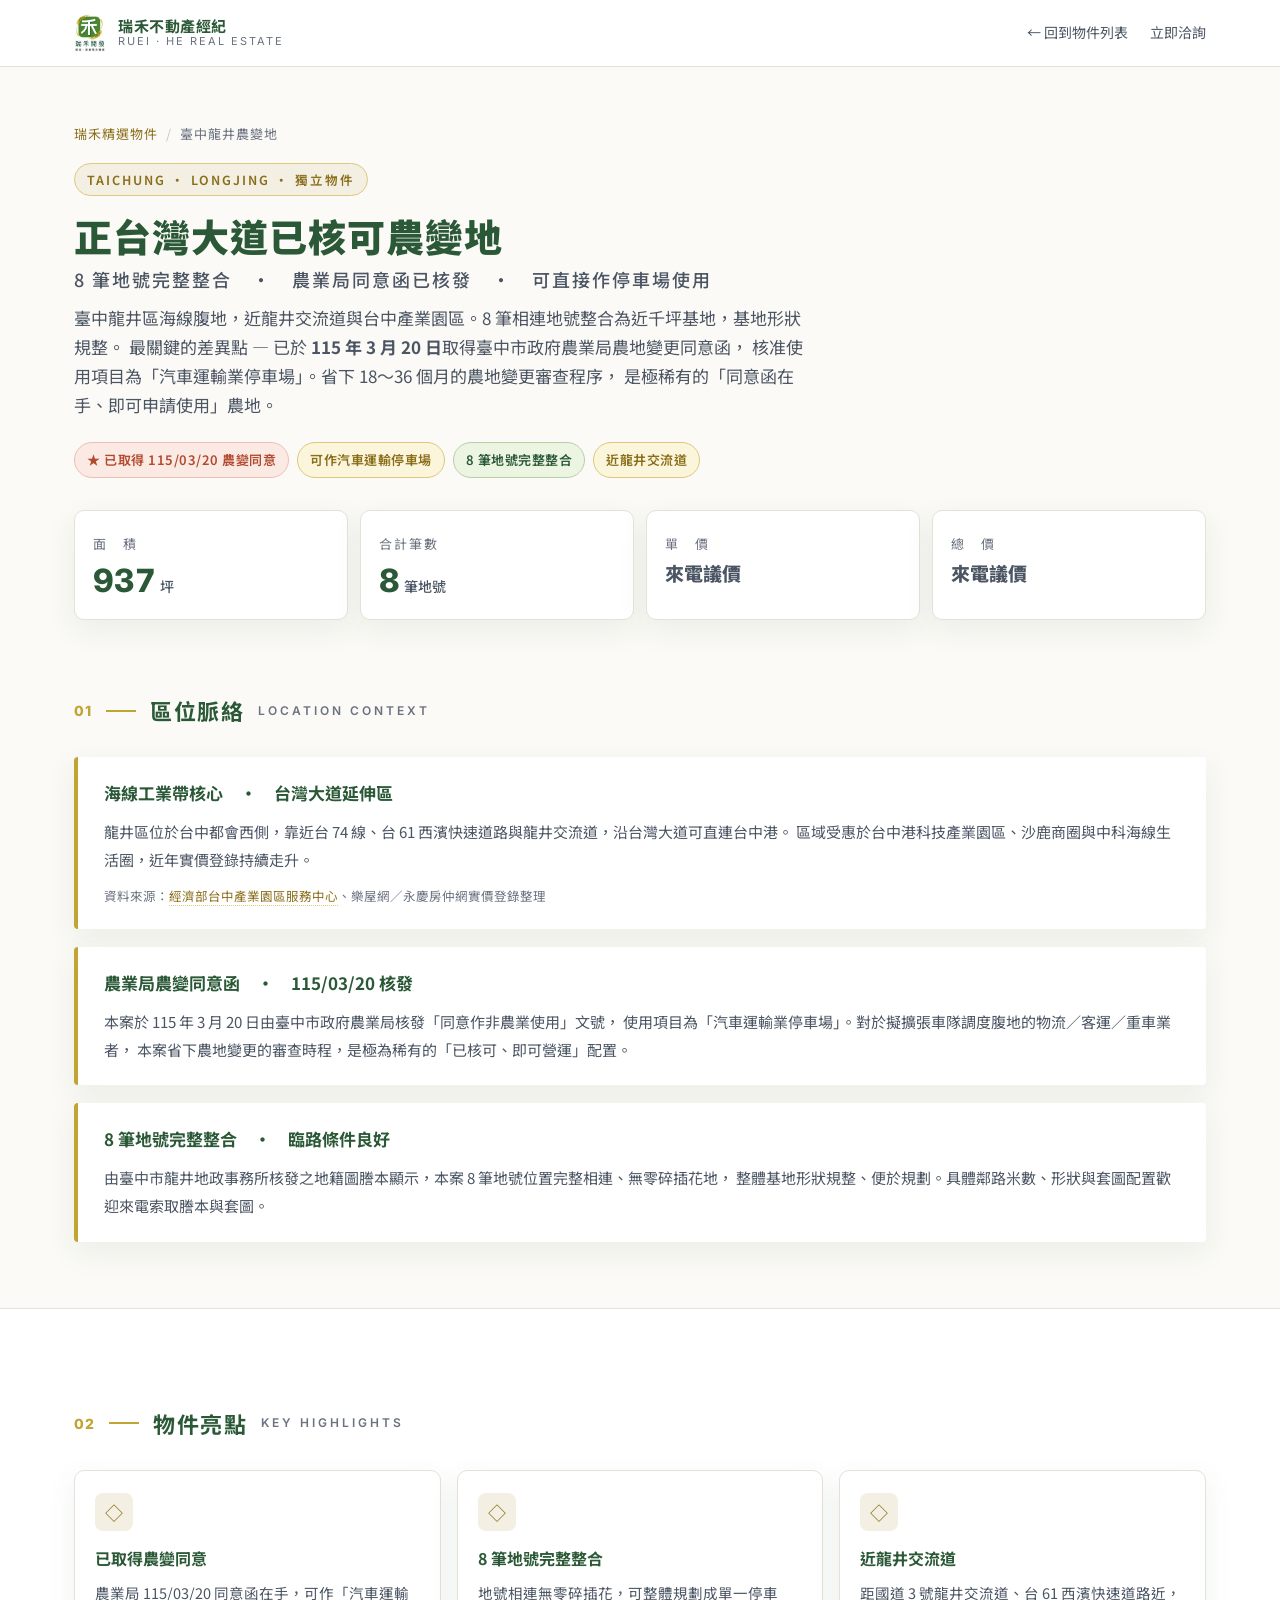
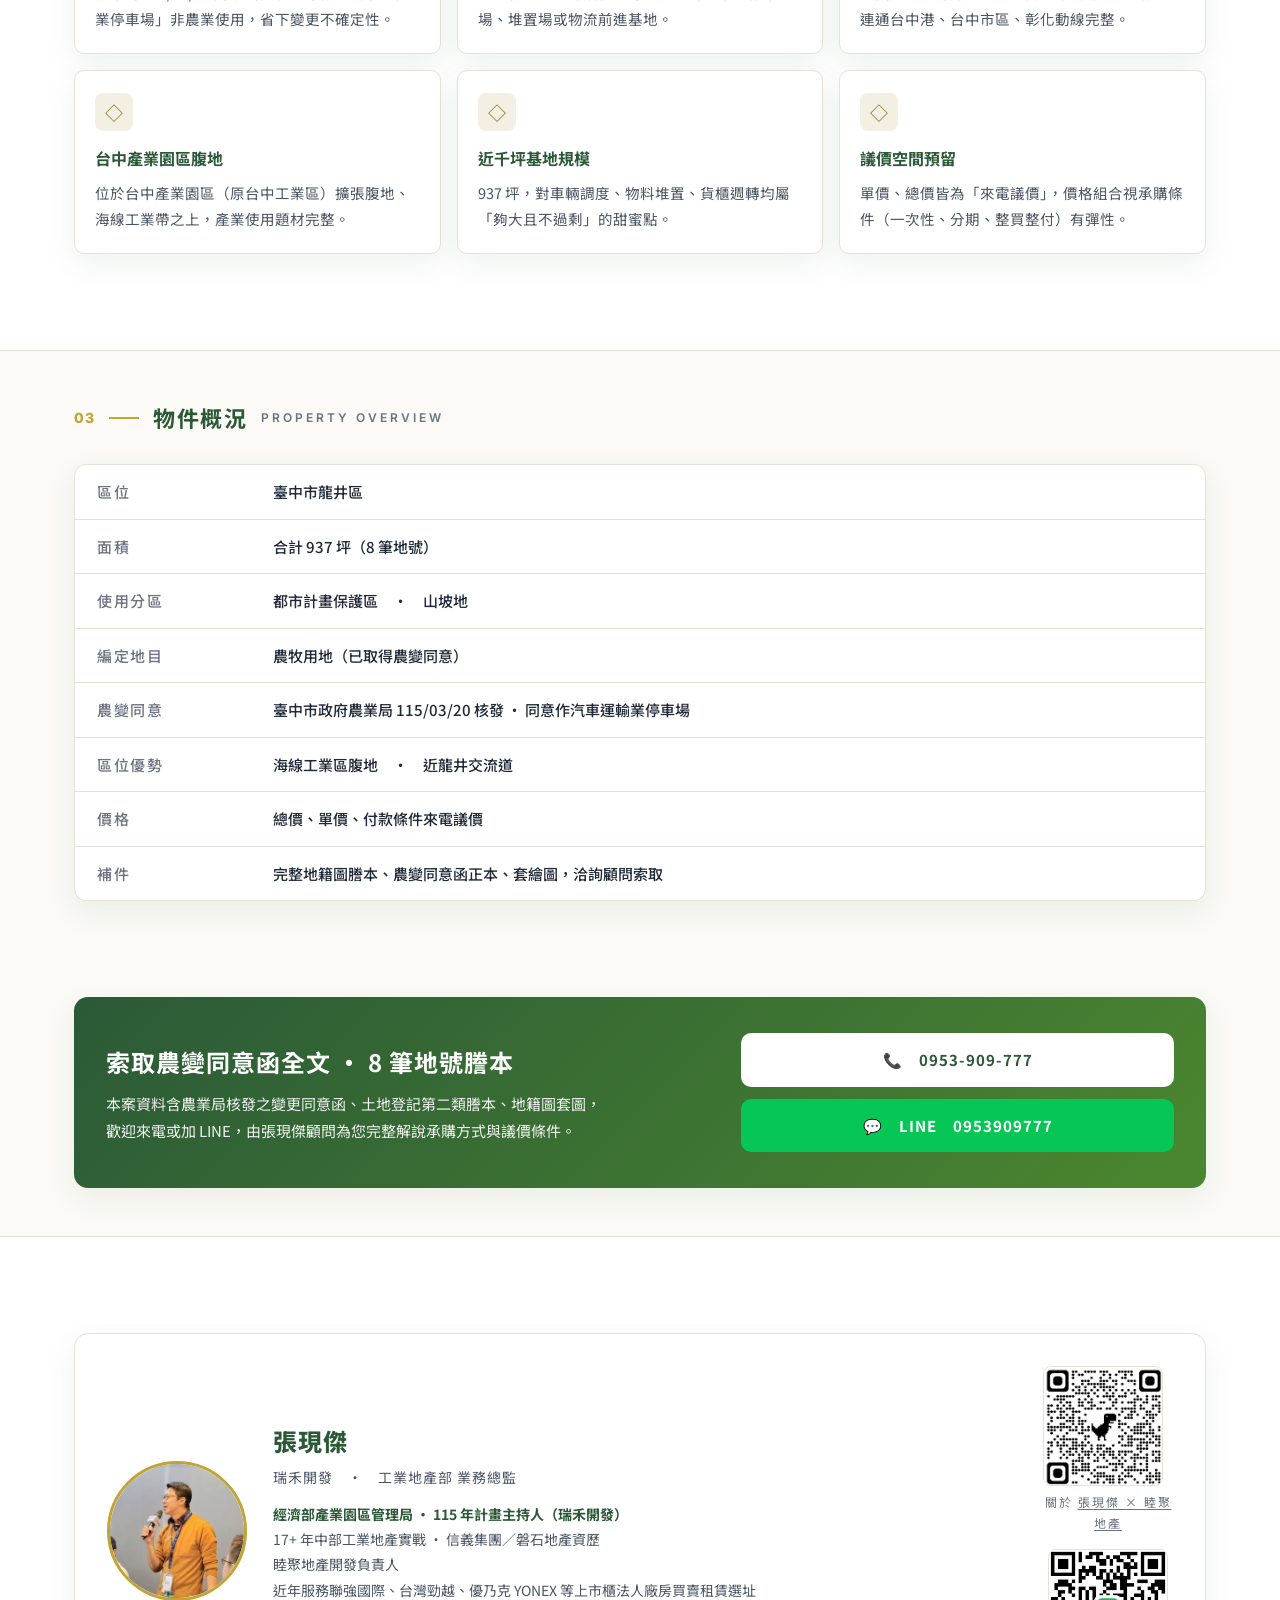
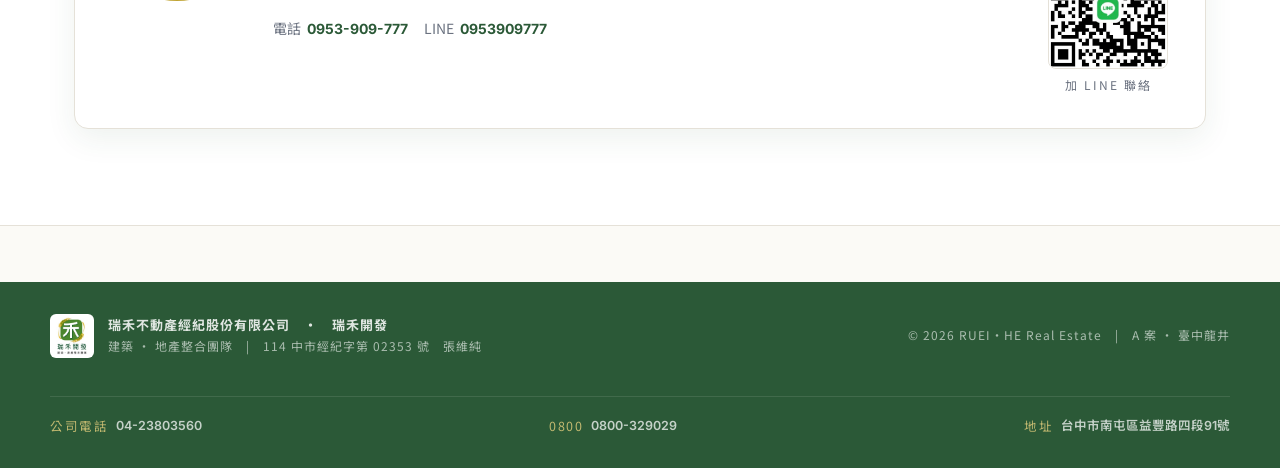
==== a-longjing.html @ 090492fe "update about QR: new image + label with link to contact page Co-Authored-By: Claude Sonnet 4.6 <nore" ====
﻿<!doctype html>
<html lang="zh-Hant">
<head>
<meta charset="utf-8">
<meta name="viewport" content="width=device-width, initial-scale=1">
<title>臺中龍井 · 正台灣大道已核可農變地｜瑞禾不動產</title>
<meta name="description" content="A 案：臺中市龍井區 8 筆地號完整整合農地共 937 坪，已取得 115/03/20 農業局農變同意函，可作汽車運輸停車場使用。近龍井交流道與台中產業園區。">
<link rel="preconnect" href="https://fonts.googleapis.com">
<link rel="preconnect" href="https://fonts.gstatic.com" crossorigin>
<link href="https://fonts.googleapis.com/css2?family=Noto+Sans+TC:wght@400;500;600;700;900&family=Inter:wght@500;600;700;900&display=swap" rel="stylesheet">
<link rel="stylesheet" href="assets/style.css">
</head>
<body>

<header class="topbar">
  <div class="topbar-inner">
    <a href="index.html" class="brand-mark">
      <img src="assets/ruihe-logo.png" alt="瑞禾不動產">
      <div class="b-text">
        <span class="b-zh">瑞禾不動產經紀</span>
        <span class="b-en">RUEI · HE  REAL  ESTATE</span>
      </div>
    </a>
    <nav class="top-nav">
      <a href="index.html" class="hide-mobile">← 回到物件列表</a>
      <a href="#contact">立即洽詢</a>
    </nav>
  </div>
</header>

<section class="hero">
  <div class="crumb"><a href="index.html">瑞禾精選物件</a><span class="sep">/</span>臺中龍井農變地</div>
  <div class="hero-tag">TAICHUNG · LONGJING · 獨立物件</div>
  <h1>正台灣大道已核可農變地
    <span class="sub">8 筆地號完整整合　·　農業局同意函已核發　·　可直接作停車場使用</span>
  </h1>
  <p class="hero-lede">
    臺中龍井區海線腹地，近龍井交流道與台中產業園區。8 筆相連地號整合為近千坪基地，基地形狀規整。
    最關鍵的差異點 — 已於 <strong>115 年 3 月 20 日</strong>取得臺中市政府農業局農地變更同意函，
    核准使用項目為「汽車運輸業停車場」。省下 18～36 個月的農地變更審查程序，
    是極稀有的「同意函在手、即可申請使用」農地。
  </p>
  <div class="pill-row">
    <span class="pill hot">★ 已取得 115/03/20 農變同意</span>
    <span class="pill gold">可作汽車運輸停車場</span>
    <span class="pill green">8 筆地號完整整合</span>
    <span class="pill gold">近龍井交流道</span>
  </div>
</section>

<div class="kpi-strip">
  <div class="kpi-card"><div class="lbl">面　積</div><div class="v num">937<span class="u">坪</span></div></div>
  <div class="kpi-card"><div class="lbl">合計筆數</div><div class="v num">8<span class="u">筆地號</span></div></div>
  <div class="kpi-card muted"><div class="lbl">單　價</div><div class="v">來電議價</div></div>
  <div class="kpi-card muted price"><div class="lbl">總　價</div><div class="v">來電議價</div></div>
</div>

<!-- 區位脈絡 -->
<section class="section">
  <div class="sec-head">
    <span class="num-tag">01</span>
    <span class="bar"></span>
    <h2>區位脈絡</h2>
    <span class="en">LOCATION  CONTEXT</span>
  </div>

  <div class="ctx-block">
    <h3>海線工業帶核心　·　台灣大道延伸區</h3>
    <p>
      龍井區位於台中都會西側，靠近台 74 線、台 61 西濱快速道路與龍井交流道，沿台灣大道可直連台中港。
      區域受惠於台中港科技產業園區、沙鹿商圈與中科海線生活圈，近年實價登錄持續走升。
    </p>
    <p class="source">資料來源：<a href="https://www.bip.gov.tw/iphw/taichung/index.do?id=10" target="_blank">經濟部台中產業園區服務中心</a>、樂屋網／永慶房仲網實價登錄整理</p>
  </div>

  <div class="ctx-block">
    <h3>農業局農變同意函　·　115/03/20 核發</h3>
    <p>
      本案於 115 年 3 月 20 日由臺中市政府農業局核發「同意作非農業使用」文號，
      使用項目為「汽車運輸業停車場」。對於擬擴張車隊調度腹地的物流／客運／重車業者，
      本案省下農地變更的審查時程，是極為稀有的「已核可、即可營運」配置。
    </p>
  </div>

  <div class="ctx-block">
    <h3>8 筆地號完整整合　·　臨路條件良好</h3>
    <p>
      由臺中市龍井地政事務所核發之地籍圖謄本顯示，本案 8 筆地號位置完整相連、無零碎插花地，
      整體基地形狀規整、便於規劃。具體鄰路米數、形狀與套圖配置歡迎來電索取謄本與套圖。
    </p>
  </div>
</section>

<!-- 物件亮點 -->
<section class="section alt">
  <div class="inner">
    <div class="sec-head">
      <span class="num-tag">02</span>
      <span class="bar"></span>
      <h2>物件亮點</h2>
      <span class="en">KEY  HIGHLIGHTS</span>
    </div>
    <div class="feature-grid">
      <div class="feat">
        <div class="ic">◇</div>
        <h3>已取得農變同意</h3>
        <p>農業局 115/03/20 同意函在手，可作「汽車運輸業停車場」非農業使用，省下變更不確定性。</p>
      </div>
      <div class="feat">
        <div class="ic">◇</div>
        <h3>8 筆地號完整整合</h3>
        <p>地號相連無零碎插花，可整體規劃成單一停車場、堆置場或物流前進基地。</p>
      </div>
      <div class="feat">
        <div class="ic">◇</div>
        <h3>近龍井交流道</h3>
        <p>距國道 3 號龍井交流道、台 61 西濱快速道路近，連通台中港、台中市區、彰化動線完整。</p>
      </div>
      <div class="feat">
        <div class="ic">◇</div>
        <h3>台中產業園區腹地</h3>
        <p>位於台中產業園區（原台中工業區）擴張腹地、海線工業帶之上，產業使用題材完整。</p>
      </div>
      <div class="feat">
        <div class="ic">◇</div>
        <h3>近千坪基地規模</h3>
        <p>937 坪，對車輛調度、物料堆置、貨櫃週轉均屬「夠大且不過剩」的甜蜜點。</p>
      </div>
      <div class="feat">
        <div class="ic">◇</div>
        <h3>議價空間預留</h3>
        <p>單價、總價皆為「來電議價」，價格組合視承購條件（一次性、分期、整買整付）有彈性。</p>
      </div>
    </div>
  </div>
</section>

<!-- 概況 -->
<section class="section">
  <div class="sec-head">
    <span class="num-tag">03</span>
    <span class="bar"></span>
    <h2>物件概況</h2>
    <span class="en">PROPERTY  OVERVIEW</span>
  </div>
  <div class="overview">
    <div class="row"><div class="k">區位</div><div class="v">臺中市龍井區</div></div>
    <div class="row"><div class="k">面積</div><div class="v">合計 937 坪（8 筆地號）</div></div>
    <div class="row"><div class="k">使用分區</div><div class="v">都市計畫保護區　·　山坡地</div></div>
    <div class="row"><div class="k">編定地目</div><div class="v">農牧用地（已取得農變同意）</div></div>
    <div class="row"><div class="k">農變同意</div><div class="v">臺中市政府農業局 115/03/20 核發 · 同意作汽車運輸業停車場</div></div>
    <div class="row"><div class="k">區位優勢</div><div class="v">海線工業區腹地　·　近龍井交流道</div></div>
    <div class="row"><div class="k">價格</div><div class="v">總價、單價、付款條件來電議價</div></div>
    <div class="row"><div class="k">補件</div><div class="v">完整地籍圖謄本、農變同意函正本、套繪圖，洽詢顧問索取</div></div>
  </div>
</section>

<!-- CTA -->
<section class="section">
  <div class="cta-banner" id="contact">
    <div>
      <h3>索取農變同意函全文 · 8 筆地號謄本</h3>
      <p>本案資料含農業局核發之變更同意函、土地登記第二類謄本、地籍圖套圖，<br>歡迎來電或加 LINE，由張現傑顧問為您完整解說承購方式與議價條件。</p>
    </div>
    <div class="btns">
      <a class="btn" href="tel:0953909777">📞　0953-909-777</a>
      <a class="btn line" href="https://line.me/ti/p/~0953909777">💬　LINE　0953909777</a>
    </div>
  </div>
</section>

<!-- Agent -->
<section class="section alt">
  <div class="inner">
    <div class="agent-card">
      <div class="photo"><img src="assets/profile.jpg" alt="張現傑"></div>
      <div class="info">
        <div class="nm">張現傑</div>
        <div class="ti">瑞禾開發　·　工業地產部 業務總監</div>
        <div class="bio">
          <strong>經濟部產業園區管理局 · 115 年計畫主持人（瑞禾開發）</strong><br>
          17+ 年中部工業地產實戰 · 信義集團／磐石地產資歷<br>
          睦聚地產開發負責人<br>
          近年服務聯強國際、台灣勁越、優乃克 YONEX 等上市櫃法人廠房買賣租賃選址
        </div>
        <div class="contacts">
          <div class="c"><span class="k">電話</span><span class="v">0953-909-777</span></div>
          <div class="c"><span class="k">LINE</span><span class="v">0953909777</span></div>
        </div>
      </div>
      <div class="qr-group">
        <div class="qr">
          <img src="assets/about-qr.png" alt="關於現傑">
          <div class="qr-lbl">關於 <a href="https://mac2good909777-commits.github.io/contact/" target="_blank" style="color:inherit;text-decoration:underline;text-underline-offset:2px;">張現傑 × 睦聚地產</a></div>
        </div>
        <div class="qr">
          <img src="assets/line-qr.png" alt="LINE QR Code">
          <div class="qr-lbl">加 LINE 聯絡</div>
        </div>
      </div>
    </div>
  </div>
</section>

<footer class="site-footer">
  <div class="inner">
    <div class="brand">
      <img src="assets/ruihe-logo.png" alt="瑞禾不動產">
      <div>
        <div style="font-weight:700;letter-spacing:1px;">瑞禾不動產經紀股份有限公司　·　瑞禾開發</div>
        <div class="legal">建築 · 地產整合團隊　|　114 中市經紀字第 02353 號　張維純</div>
      </div>
    </div>
    <div class="legal">© 2026 RUEI·HE Real Estate　|　A 案 · 臺中龍井</div>
    <div class="co-block">
      <div class="co-item"><span class="k">公司電話</span><span class="v">04-23803560</span></div>
      <div class="co-item"><span class="k">0800</span><span class="v">0800-329029</span></div>
      <div class="co-item"><span class="k">地址</span><span class="v">台中市南屯區益豐路四段91號</span></div>
    </div>
  </div>
</footer>

</body>
</html>
---- assets/style.css ----
/* 瑞禾 2026/05 四案聯合提案 · 一頁式行銷網站樣式
 * Brand: 瑞禾 / 墨綠×暖金×米白
 */

:root {
  --ink-forest: #2B5937;
  --ink-green: #4B872F;
  --ink-gold: #8A6E1A;
  --gold-line: #C0A434;
  --emphasis: #B14A2F;

  --paper: #FFFFFF;
  --paper-soft: #FBFAF6;
  --paper-deep: #F3EFE3;
  --rule: #C8C3B6;
  --rule-soft: #E5E1D8;
  --rule-green: #B8CFA4;
  --rule-gold: #DCC97A;

  --text: #1F2937;
  --text-soft: #4B5563;
  --text-light: #6B7280;

  --shadow-card: 0 10px 30px rgba(43, 89, 55, 0.08);
  --shadow-card-hover: 0 16px 44px rgba(43, 89, 55, 0.15);

  --font-tc: "Noto Sans TC", "PingFang TC", "Microsoft JhengHei", sans-serif;
  --font-num: "Inter", "Noto Sans TC", sans-serif;

  --max-w: 1180px;
}

* { box-sizing: border-box; margin: 0; padding: 0; }

html { scroll-behavior: smooth; }

body {
  font-family: var(--font-tc);
  color: var(--text);
  background: var(--paper-soft);
  font-size: 16px;
  line-height: 1.7;
  -webkit-font-smoothing: antialiased;
}

a { color: inherit; text-decoration: none; }

img { max-width: 100%; display: block; }

.num { font-family: var(--font-num); font-feature-settings: "tnum"; }

/* ========== Top Bar ========== */
.topbar {
  position: sticky;
  top: 0;
  z-index: 50;
  background: rgba(255, 255, 255, 0.92);
  backdrop-filter: blur(8px);
  -webkit-backdrop-filter: blur(8px);
  border-bottom: 1px solid var(--rule-soft);
}
.topbar-inner {
  max-width: var(--max-w);
  margin: 0 auto;
  padding: 14px 24px;
  display: flex;
  align-items: center;
  justify-content: space-between;
  gap: 16px;
}
.brand-mark {
  display: flex;
  align-items: center;
  gap: 12px;
}
.brand-mark img { height: 38px; width: auto; }
.brand-mark .b-text {
  display: flex;
  flex-direction: column;
  line-height: 1.2;
}
.brand-mark .b-zh { font-weight: 700; font-size: 15px; color: var(--ink-forest); letter-spacing: 0.5px; }
.brand-mark .b-en { font-size: 11px; color: var(--text-light); letter-spacing: 2px; font-family: var(--font-num); }
.top-nav {
  display: flex;
  align-items: center;
  gap: 22px;
  font-size: 14px;
  color: var(--text-soft);
}
.top-nav a { padding: 6px 0; transition: color 0.2s; }
.top-nav a:hover { color: var(--ink-forest); }
.top-nav .back {
  border: 1px solid var(--gold-line);
  padding: 7px 14px;
  border-radius: 999px;
  color: var(--ink-gold);
  font-weight: 600;
  font-size: 13px;
}
.top-nav .back:hover { background: var(--gold-line); color: white; }

@media (max-width: 720px) {
  .top-nav { gap: 12px; font-size: 13px; }
  .top-nav .hide-mobile { display: none; }
}

/* ========== Page Hero (sub pages) ========== */
.hero {
  max-width: var(--max-w);
  margin: 0 auto;
  padding: 56px 24px 32px;
}
.crumb {
  font-size: 13px;
  color: var(--text-light);
  letter-spacing: 1px;
  margin-bottom: 18px;
}
.crumb a { color: var(--ink-gold); }
.crumb .sep { margin: 0 8px; color: var(--rule); }

.hero-tag {
  display: inline-block;
  padding: 5px 12px;
  background: var(--paper-deep);
  border: 1px solid var(--rule-gold);
  color: var(--ink-gold);
  font-size: 12.5px;
  font-weight: 600;
  letter-spacing: 2px;
  border-radius: 999px;
  margin-bottom: 16px;
}

.hero h1 {
  font-size: 38px;
  font-weight: 900;
  color: var(--ink-forest);
  line-height: 1.25;
  letter-spacing: 1px;
  margin-bottom: 12px;
}
.hero h1 .sub {
  display: block;
  font-size: 18px;
  font-weight: 500;
  color: var(--text-soft);
  letter-spacing: 2px;
  margin-top: 8px;
}
.hero-lede {
  font-size: 17px;
  color: var(--text-soft);
  max-width: 740px;
  margin-top: 14px;
}

.pill-row {
  margin-top: 22px;
  display: flex;
  flex-wrap: wrap;
  gap: 8px;
}
.pill {
  font-size: 13px;
  padding: 6px 12px;
  border-radius: 999px;
  font-weight: 600;
  letter-spacing: 0.5px;
}
.pill.gold { background: #FBF5DB; color: var(--ink-gold); border: 1px solid var(--rule-gold); }
.pill.green { background: #ECF4E2; color: var(--ink-forest); border: 1px solid var(--rule-green); }
.pill.hot { background: #FBEAE3; color: var(--emphasis); border: 1px solid #ECC0B2; }

/* ========== KPI Strip ========== */
.kpi-strip {
  max-width: var(--max-w);
  margin: 0 auto;
  padding: 0 24px 24px;
  display: grid;
  grid-template-columns: repeat(4, 1fr);
  gap: 12px;
}
.kpi-card {
  background: var(--paper);
  border: 1px solid var(--rule-soft);
  border-radius: 10px;
  padding: 22px 18px;
  box-shadow: var(--shadow-card);
}
.kpi-card .lbl {
  font-size: 13px;
  color: var(--text-light);
  letter-spacing: 2px;
  margin-bottom: 10px;
}
.kpi-card .v {
  font-family: var(--font-num);
  font-weight: 800;
  font-size: 32px;
  color: var(--ink-forest);
  line-height: 1;
}
.kpi-card .v .u {
  font-size: 14px;
  color: var(--text-soft);
  margin-left: 4px;
  font-weight: 500;
}
.kpi-card.price .v { color: var(--emphasis); }
.kpi-card.muted .v { font-size: 19px; color: var(--text-soft); }

@media (max-width: 720px) {
  .kpi-strip { grid-template-columns: repeat(2, 1fr); }
  .kpi-card .v { font-size: 26px; }
  .hero h1 { font-size: 28px; }
}

/* ========== Section ========== */
.section {
  max-width: var(--max-w);
  margin: 0 auto;
  padding: 48px 24px;
}
.section.alt {
  background: var(--paper);
  max-width: 100%;
  border-top: 1px solid var(--rule-soft);
  border-bottom: 1px solid var(--rule-soft);
}
.section.alt > .inner {
  max-width: var(--max-w);
  margin: 0 auto;
  padding: 48px 24px;
}
.sec-head {
  display: flex;
  align-items: center;
  gap: 14px;
  margin-bottom: 28px;
}
.sec-head .num-tag {
  font-family: var(--font-num);
  font-weight: 800;
  color: var(--gold-line);
  font-size: 14px;
  letter-spacing: 1px;
}
.sec-head .bar {
  width: 30px;
  height: 2px;
  background: var(--gold-line);
}
.sec-head h2 {
  font-size: 22px;
  font-weight: 700;
  color: var(--ink-forest);
  letter-spacing: 1.5px;
}
.sec-head .en {
  font-family: var(--font-num);
  font-size: 12px;
  color: var(--text-light);
  letter-spacing: 3px;
  font-weight: 600;
}

/* ========== Feature Cards ========== */
.feature-grid {
  display: grid;
  grid-template-columns: repeat(3, 1fr);
  gap: 16px;
}
.feat {
  background: var(--paper);
  border: 1px solid var(--rule-soft);
  border-radius: 10px;
  padding: 22px 20px;
  box-shadow: var(--shadow-card);
  transition: transform 0.2s, box-shadow 0.2s;
}
.feat:hover { transform: translateY(-2px); box-shadow: var(--shadow-card-hover); }
.feat .ic {
  width: 38px;
  height: 38px;
  background: var(--paper-deep);
  border-radius: 8px;
  display: flex;
  align-items: center;
  justify-content: center;
  font-size: 18px;
  color: var(--ink-gold);
  margin-bottom: 14px;
}
.feat h3 {
  font-size: 16px;
  font-weight: 700;
  color: var(--ink-forest);
  margin-bottom: 8px;
}
.feat p {
  font-size: 14.5px;
  color: var(--text-soft);
  line-height: 1.75;
}
@media (max-width: 900px) { .feature-grid { grid-template-columns: 1fr 1fr; } }
@media (max-width: 600px) { .feature-grid { grid-template-columns: 1fr; } }

/* ========== Context Block ========== */
.ctx-block {
  background: var(--paper);
  border-left: 4px solid var(--gold-line);
  padding: 22px 26px;
  border-radius: 4px;
  box-shadow: var(--shadow-card);
  margin-bottom: 18px;
}
.ctx-block h3 {
  font-size: 17px;
  color: var(--ink-forest);
  margin-bottom: 10px;
  font-weight: 700;
}
.ctx-block p {
  font-size: 15px;
  color: var(--text-soft);
  line-height: 1.85;
}
.ctx-block .source {
  margin-top: 10px;
  font-size: 12.5px;
  color: var(--text-light);
}
.ctx-block .source a { color: var(--ink-gold); border-bottom: 1px dotted var(--rule-gold); }

/* ========== Case Grid (Hub) ========== */
.case-grid {
  display: grid;
  grid-template-columns: repeat(2, 1fr);
  gap: 24px;
}
.case-card {
  background: var(--paper);
  border: 1px solid var(--rule-soft);
  border-radius: 14px;
  overflow: hidden;
  display: flex;
  flex-direction: column;
  transition: transform 0.25s, box-shadow 0.25s;
  box-shadow: var(--shadow-card);
}
.case-card:hover {
  transform: translateY(-4px);
  box-shadow: var(--shadow-card-hover);
}
.case-card .cc-head {
  position: relative;
  height: 180px;
  background: linear-gradient(135deg, var(--ink-forest), var(--ink-green));
  color: white;
  padding: 20px;
  display: flex;
  flex-direction: column;
  justify-content: space-between;
  overflow: hidden;
}
.case-card .cc-head::before {
  content: "";
  position: absolute;
  inset: 0;
  background-image:
    linear-gradient(135deg, rgba(255,255,255,0.05) 0%, transparent 50%, rgba(0,0,0,0.18) 100%);
}
.case-card.case-A .cc-head { background: linear-gradient(135deg, #5a7c4f, #2B5937); }
.case-card.case-B .cc-head { background: linear-gradient(135deg, #c19a3d, #8A6E1A); }
.case-card.case-C .cc-head { background: linear-gradient(135deg, #4f7e6b, #1f5b4b); }
.case-card.case-D .cc-head { background: linear-gradient(135deg, #C0A434, #8A6E1A); }
.case-card .cc-corner {
  position: absolute;
  top: 16px;
  right: 16px;
  width: 36px;
  height: 36px;
  border-radius: 50%;
  background: rgba(255, 255, 255, 0.95);
  color: var(--ink-forest);
  font-family: var(--font-num);
  font-weight: 900;
  font-size: 18px;
  display: flex;
  align-items: center;
  justify-content: center;
}
.case-card .cc-loc {
  font-size: 13px;
  letter-spacing: 3px;
  font-weight: 500;
  opacity: 0.92;
  position: relative;
  z-index: 1;
}
.case-card .cc-title {
  font-size: 22px;
  font-weight: 800;
  letter-spacing: 1px;
  line-height: 1.35;
  position: relative;
  z-index: 1;
}
.case-card .cc-body {
  padding: 22px 22px 26px;
  flex: 1;
  display: flex;
  flex-direction: column;
}
.case-card .cc-meta {
  display: grid;
  grid-template-columns: 1fr 1fr;
  gap: 12px;
  margin-bottom: 18px;
}
.case-card .cc-meta .m {
  border-left: 2px solid var(--rule-gold);
  padding-left: 12px;
}
.case-card .cc-meta .m .k {
  font-size: 11.5px;
  color: var(--text-light);
  letter-spacing: 1.5px;
}
.case-card .cc-meta .m .v {
  font-family: var(--font-num);
  font-weight: 700;
  font-size: 17px;
  color: var(--ink-forest);
  margin-top: 2px;
}
.case-card .cc-meta .m.price .v { color: var(--emphasis); }
.case-card .cc-tags {
  display: flex;
  flex-wrap: wrap;
  gap: 6px;
  margin-bottom: 18px;
}
.case-card .cc-cta {
  margin-top: auto;
  background: var(--ink-forest);
  color: white;
  text-align: center;
  padding: 12px;
  border-radius: 8px;
  font-weight: 600;
  font-size: 14.5px;
  letter-spacing: 2px;
  transition: background 0.2s;
}
.case-card .cc-cta:hover { background: var(--ink-green); }
.case-card .cc-cta::after { content: " →"; }

@media (max-width: 720px) {
  .case-grid { grid-template-columns: 1fr; }
}

/* ========== Why-now / Strategy bullets ========== */
.bullet-list {
  display: grid;
  gap: 14px;
}
.bullet-list .row {
  display: flex;
  gap: 14px;
  background: var(--paper);
  padding: 18px 20px;
  border-radius: 10px;
  border: 1px solid var(--rule-soft);
}
.bullet-list .row .ic {
  flex-shrink: 0;
  width: 28px;
  height: 28px;
  border-radius: 50%;
  background: var(--ink-forest);
  color: white;
  display: flex;
  align-items: center;
  justify-content: center;
  font-family: var(--font-num);
  font-weight: 700;
  font-size: 13px;
}
.bullet-list .row .txt h4 {
  font-size: 16px;
  color: var(--ink-forest);
  margin-bottom: 4px;
}
.bullet-list .row .txt p {
  font-size: 14.5px;
  color: var(--text-soft);
  line-height: 1.75;
}

/* ========== Overview rows (條列概況) ========== */
.overview {
  background: var(--paper);
  border: 1px solid var(--rule-soft);
  border-radius: 12px;
  overflow: hidden;
  box-shadow: var(--shadow-card);
}
.overview .row {
  display: grid;
  grid-template-columns: 160px 1fr;
  padding: 14px 22px;
  gap: 16px;
  border-bottom: 1px solid var(--rule-soft);
  font-size: 15px;
}
.overview .row:last-child { border-bottom: none; }
.overview .row .k {
  color: var(--text-light);
  letter-spacing: 1.5px;
  font-weight: 500;
}
.overview .row .v {
  color: var(--text);
  font-weight: 500;
}
@media (max-width: 600px) {
  .overview .row { grid-template-columns: 1fr; gap: 4px; padding: 12px 16px; }
}

/* ========== CTA Banner ========== */
.cta-banner {
  background: linear-gradient(135deg, var(--ink-forest), var(--ink-green));
  color: white;
  border-radius: 14px;
  padding: 36px 32px;
  display: grid;
  grid-template-columns: 1.4fr 1fr;
  gap: 30px;
  align-items: center;
  box-shadow: var(--shadow-card);
}
.cta-banner h3 {
  font-size: 24px;
  margin-bottom: 8px;
  letter-spacing: 1px;
}
.cta-banner p {
  opacity: 0.92;
  font-size: 15px;
  line-height: 1.8;
}
.cta-banner .btns {
  display: flex;
  flex-direction: column;
  gap: 12px;
}
.cta-banner .btn {
  background: white;
  color: var(--ink-forest);
  padding: 14px 22px;
  border-radius: 10px;
  font-weight: 700;
  letter-spacing: 1px;
  display: flex;
  align-items: center;
  justify-content: center;
  gap: 8px;
  font-size: 15px;
  transition: transform 0.2s;
}
.cta-banner .btn:hover { transform: translateY(-2px); }
.cta-banner .btn.line {
  background: #06C755;
  color: white;
}
@media (max-width: 720px) {
  .cta-banner { grid-template-columns: 1fr; padding: 28px 22px; }
}

/* ========== Agent Card ========== */
.agent-card {
  background: var(--paper);
  border: 1px solid var(--rule-soft);
  border-radius: 14px;
  padding: 32px;
  display: grid;
  grid-template-columns: 140px 1fr 130px;
  gap: 26px;
  align-items: center;
  box-shadow: var(--shadow-card);
}
.agent-card .photo img {
  width: 140px;
  height: 140px;
  border-radius: 50%;
  object-fit: cover;
  border: 3px solid var(--gold-line);
}
.agent-card .info .nm {
  font-size: 24px;
  font-weight: 800;
  color: var(--ink-forest);
  letter-spacing: 1px;
}
.agent-card .info .ti {
  color: var(--text-soft);
  font-size: 14px;
  margin-top: 4px;
  letter-spacing: 1px;
}
.agent-card .info .bio {
  margin-top: 12px;
  font-size: 14px;
  color: var(--text-soft);
  line-height: 1.8;
}
.agent-card .info .bio strong {
  color: var(--ink-forest);
}
.agent-card .info .contacts {
  margin-top: 14px;
  display: flex;
  flex-wrap: wrap;
  gap: 16px;
  font-size: 14px;
}
.agent-card .info .contacts .c {
  display: flex;
  gap: 6px;
  align-items: center;
}
.agent-card .info .contacts .c .k { color: var(--text-light); }
.agent-card .info .contacts .c .v { font-weight: 700; color: var(--ink-forest); font-family: var(--font-num); }
.agent-card .qr-group {
  display: flex;
  flex-direction: column;
  gap: 16px;
  align-items: center;
}
.agent-card .qr {
  text-align: center;
}
.agent-card .qr img {
  width: 120px;
  height: 120px;
  border: 1px solid var(--rule-soft);
  border-radius: 8px;
}
.agent-card .qr .qr-lbl {
  font-size: 12px;
  color: var(--text-light);
  margin-top: 6px;
  letter-spacing: 2px;
}
@media (max-width: 720px) {
  .agent-card {
    grid-template-columns: 1fr;
    text-align: center;
    padding: 26px 20px;
  }
  .agent-card .photo img { margin: 0 auto; width: 110px; height: 110px; }
  .agent-card .info .contacts { justify-content: center; }
  .agent-card .qr-group { flex-direction: row; justify-content: center; flex-wrap: wrap; }
}

/* ========== Footer ========== */
.site-footer {
  background: var(--ink-forest);
  color: rgba(255, 255, 255, 0.85);
  padding: 32px 24px;
  margin-top: 56px;
}
.site-footer .inner {
  max-width: var(--max-w);
  margin: 0 auto;
  display: flex;
  flex-wrap: wrap;
  justify-content: space-between;
  align-items: center;
  gap: 20px;
  font-size: 13px;
}
.site-footer .brand {
  display: flex;
  align-items: center;
  gap: 14px;
}
.site-footer .brand img {
  height: 44px;
  width: auto;
  background: #fff;
  border-radius: 6px;
  padding: 3px 6px;
}
.site-footer .legal {
  font-size: 12px;
  opacity: 0.7;
  letter-spacing: 1px;
}

/* ========== Hub Hero ========== */
.hub-hero {
  position: relative;
  background: linear-gradient(135deg, var(--ink-forest), #173d23);
  color: white;
  padding: 80px 24px 100px;
  overflow: hidden;
}
.hub-hero::before {
  content: "";
  position: absolute;
  inset: 0;
  background:
    radial-gradient(circle at 75% 30%, rgba(192,164,52,0.18) 0%, transparent 50%),
    radial-gradient(circle at 15% 80%, rgba(75,135,47,0.25) 0%, transparent 55%);
}
.hub-hero .inner {
  max-width: var(--max-w);
  margin: 0 auto;
  position: relative;
}
.hub-hero .tag {
  font-size: 12.5px;
  color: var(--rule-gold);
  letter-spacing: 4px;
  font-family: var(--font-num);
  font-weight: 600;
  margin-bottom: 18px;
}
.hub-hero h1 {
  font-size: 48px;
  font-weight: 900;
  line-height: 1.2;
  letter-spacing: 2px;
  margin-bottom: 18px;
}
.hub-hero h1 .accent { color: var(--rule-gold); }
.hub-hero p.lede {
  font-size: 17px;
  opacity: 0.92;
  max-width: 740px;
  line-height: 1.85;
}
.hub-hero .summary-row {
  margin-top: 36px;
  display: grid;
  grid-template-columns: repeat(4, 1fr);
  gap: 20px;
  max-width: 760px;
}
.hub-hero .sm {
  border-left: 2px solid var(--rule-gold);
  padding-left: 14px;
}
.hub-hero .sm .k {
  font-size: 11.5px;
  color: var(--rule-gold);
  letter-spacing: 2.5px;
}
.hub-hero .sm .v {
  font-family: var(--font-num);
  font-size: 22px;
  font-weight: 800;
  margin-top: 4px;
}
@media (max-width: 720px) {
  .hub-hero { padding: 56px 22px 70px; }
  .hub-hero h1 { font-size: 32px; }
  .hub-hero .summary-row { grid-template-columns: 1fr 1fr; gap: 16px; }
}

/* ========== Print friendly ========== */
@media print {
  .topbar, .cta-banner .btns, .site-footer { display: none; }
}

/* ========== Area Service · Callout Banner (hub→area linkage) ========== */
.area-callout {
  background: linear-gradient(135deg, #5a7c4f 0%, #2B5937 100%);
  color: white;
  padding: 28px 32px;
  border-radius: 14px;
  display: grid;
  grid-template-columns: 1fr auto;
  gap: 24px;
  align-items: center;
  box-shadow: var(--shadow-card);
  position: relative;
  overflow: hidden;
}
.area-callout::before {
  content: "";
  position: absolute;
  inset: 0;
  background-image: radial-gradient(circle at 90% 50%, rgba(192,164,52,0.22), transparent 60%);
  pointer-events: none;
}
.area-callout .tag {
  font-size: 12px;
  color: var(--rule-gold);
  letter-spacing: 3px;
  font-family: var(--font-num);
  font-weight: 700;
  margin-bottom: 8px;
}
.area-callout h3 {
  font-size: 24px;
  font-weight: 800;
  letter-spacing: 1.5px;
  margin-bottom: 8px;
  line-height: 1.3;
}
.area-callout h3 .accent { color: var(--rule-gold); }
.area-callout p {
  font-size: 14.5px;
  opacity: 0.92;
  line-height: 1.7;
  max-width: 580px;
  position: relative;
  z-index: 1;
}
.area-callout .go-btn {
  background: white;
  color: var(--ink-forest);
  padding: 14px 24px;
  border-radius: 10px;
  font-weight: 700;
  letter-spacing: 1px;
  white-space: nowrap;
  position: relative;
  z-index: 1;
  transition: transform 0.2s, box-shadow 0.2s;
}
.area-callout .go-btn:hover {
  transform: translateY(-2px);
  box-shadow: 0 8px 22px rgba(0,0,0,0.18);
}
.area-callout .go-btn::after { content: "  →"; }
@media (max-width: 720px) {
  .area-callout { grid-template-columns: 1fr; padding: 22px 24px; }
  .area-callout h3 { font-size: 20px; }
}

/* ========== Dual Persona Cards (地主 / 買方) ========== */
.persona-grid {
  display: grid;
  grid-template-columns: 1fr 1fr;
  gap: 20px;
}
.persona-card {
  background: var(--paper);
  border: 1px solid var(--rule-soft);
  border-radius: 12px;
  padding: 28px 26px;
  box-shadow: var(--shadow-card);
}
.persona-card.seller { border-top: 4px solid var(--ink-forest); }
.persona-card.buyer { border-top: 4px solid var(--gold-line); }
.persona-card .ptag {
  display: inline-block;
  padding: 4px 12px;
  border-radius: 999px;
  font-size: 12px;
  letter-spacing: 2px;
  font-weight: 700;
  margin-bottom: 14px;
}
.persona-card.seller .ptag {
  background: #ECF4E2;
  color: var(--ink-forest);
}
.persona-card.buyer .ptag {
  background: #FBF5DB;
  color: var(--ink-gold);
}
.persona-card h3 {
  font-size: 20px;
  font-weight: 800;
  color: var(--ink-forest);
  margin-bottom: 14px;
  letter-spacing: 1px;
}
.persona-card ul {
  list-style: none;
  padding: 0;
}
.persona-card li {
  font-size: 15px;
  color: var(--text-soft);
  padding: 7px 0;
  padding-left: 22px;
  position: relative;
  line-height: 1.7;
}
.persona-card li::before {
  content: "◆";
  position: absolute;
  left: 0;
  color: var(--gold-line);
  font-size: 10px;
  top: 12px;
}
@media (max-width: 720px) {
  .persona-grid { grid-template-columns: 1fr; }
}

/* ========== DM Gallery ========== */
.dm-gallery {
  display: grid;
  grid-template-columns: repeat(4, 1fr);
  gap: 14px;
}
.dm-gallery a {
  display: block;
  border-radius: 8px;
  overflow: hidden;
  border: 1px solid var(--rule-soft);
  box-shadow: var(--shadow-card);
  transition: transform 0.2s, box-shadow 0.2s;
}
.dm-gallery a:hover {
  transform: translateY(-3px);
  box-shadow: var(--shadow-card-hover);
}
.dm-gallery img {
  width: 100%;
  height: auto;
  display: block;
}
@media (max-width: 900px) { .dm-gallery { grid-template-columns: 1fr 1fr; } }

/* ========== Listing Compare (區域內物件比較) ========== */
.listing-compare {
  display: grid;
  grid-template-columns: 1fr 1fr;
  gap: 22px;
}
.listing-item {
  background: var(--paper);
  border: 1px solid var(--rule-soft);
  border-radius: 12px;
  overflow: hidden;
  box-shadow: var(--shadow-card);
  display: flex;
  flex-direction: column;
}
.listing-item .li-cover {
  position: relative;
  overflow: hidden;
  aspect-ratio: 4/5;
  background: #f5f2e8;
}
.listing-item .li-cover img {
  width: 100%;
  height: 100%;
  object-fit: cover;
  object-position: center;
}
.listing-item .li-body {
  padding: 22px 24px 24px;
}
.listing-item .li-loc {
  font-size: 12px;
  color: var(--text-light);
  letter-spacing: 2.5px;
  margin-bottom: 4px;
}
.listing-item .li-title {
  font-size: 19px;
  font-weight: 800;
  color: var(--ink-forest);
  margin-bottom: 14px;
  letter-spacing: 1px;
}
.listing-item .li-price {
  font-family: var(--font-num);
  font-size: 28px;
  font-weight: 800;
  color: var(--emphasis);
  line-height: 1;
}
.listing-item .li-price .unit {
  font-size: 13px;
  color: var(--text-soft);
  font-weight: 500;
  margin-left: 8px;
}
.listing-item .li-meta {
  margin-top: 14px;
  display: grid;
  gap: 6px;
  font-size: 14px;
  color: var(--text-soft);
}
.listing-item .li-meta .k {
  color: var(--text-light);
  display: inline-block;
  min-width: 64px;
}
.listing-item .li-points {
  margin-top: 14px;
  padding-top: 14px;
  border-top: 1px dashed var(--rule-soft);
  font-size: 13.5px;
  color: var(--text-soft);
  line-height: 1.85;
}
.listing-item .li-points strong {
  color: var(--ink-forest);
}
@media (max-width: 720px) {
  .listing-compare { grid-template-columns: 1fr; }
}

/* ========== Company Block in Footer ========== */
.site-footer .co-block {
  width: 100%;
  margin-top: 18px;
  padding-top: 18px;
  border-top: 1px solid rgba(255,255,255,0.12);
  display: flex;
  flex-wrap: wrap;
  justify-content: space-between;
  gap: 12px 28px;
  font-size: 12.5px;
  opacity: 0.85;
}
.site-footer .co-block .co-item {
  display: flex;
  gap: 8px;
  align-items: center;
}
.site-footer .co-block .co-item .k {
  color: var(--rule-gold);
  letter-spacing: 1.5px;
}
.site-footer .co-block .co-item .v {
  font-family: var(--font-num);
  font-weight: 600;
}

/* ========== Tagline / Manifesto ========== */
.manifesto {
  background: var(--paper);
  border-left: 4px solid var(--gold-line);
  padding: 30px 32px;
  border-radius: 4px;
  box-shadow: var(--shadow-card);
  font-size: 22px;
  font-weight: 700;
  color: var(--ink-forest);
  letter-spacing: 2px;
  line-height: 1.6;
}
.manifesto .accent { color: var(--ink-gold); }
.manifesto .sub {
  display: block;
  font-size: 15px;
  font-weight: 500;
  color: var(--text-soft);
  margin-top: 8px;
  letter-spacing: 1.5px;
}
@media (max-width: 720px) {
  .manifesto { font-size: 18px; padding: 22px 22px; }
}
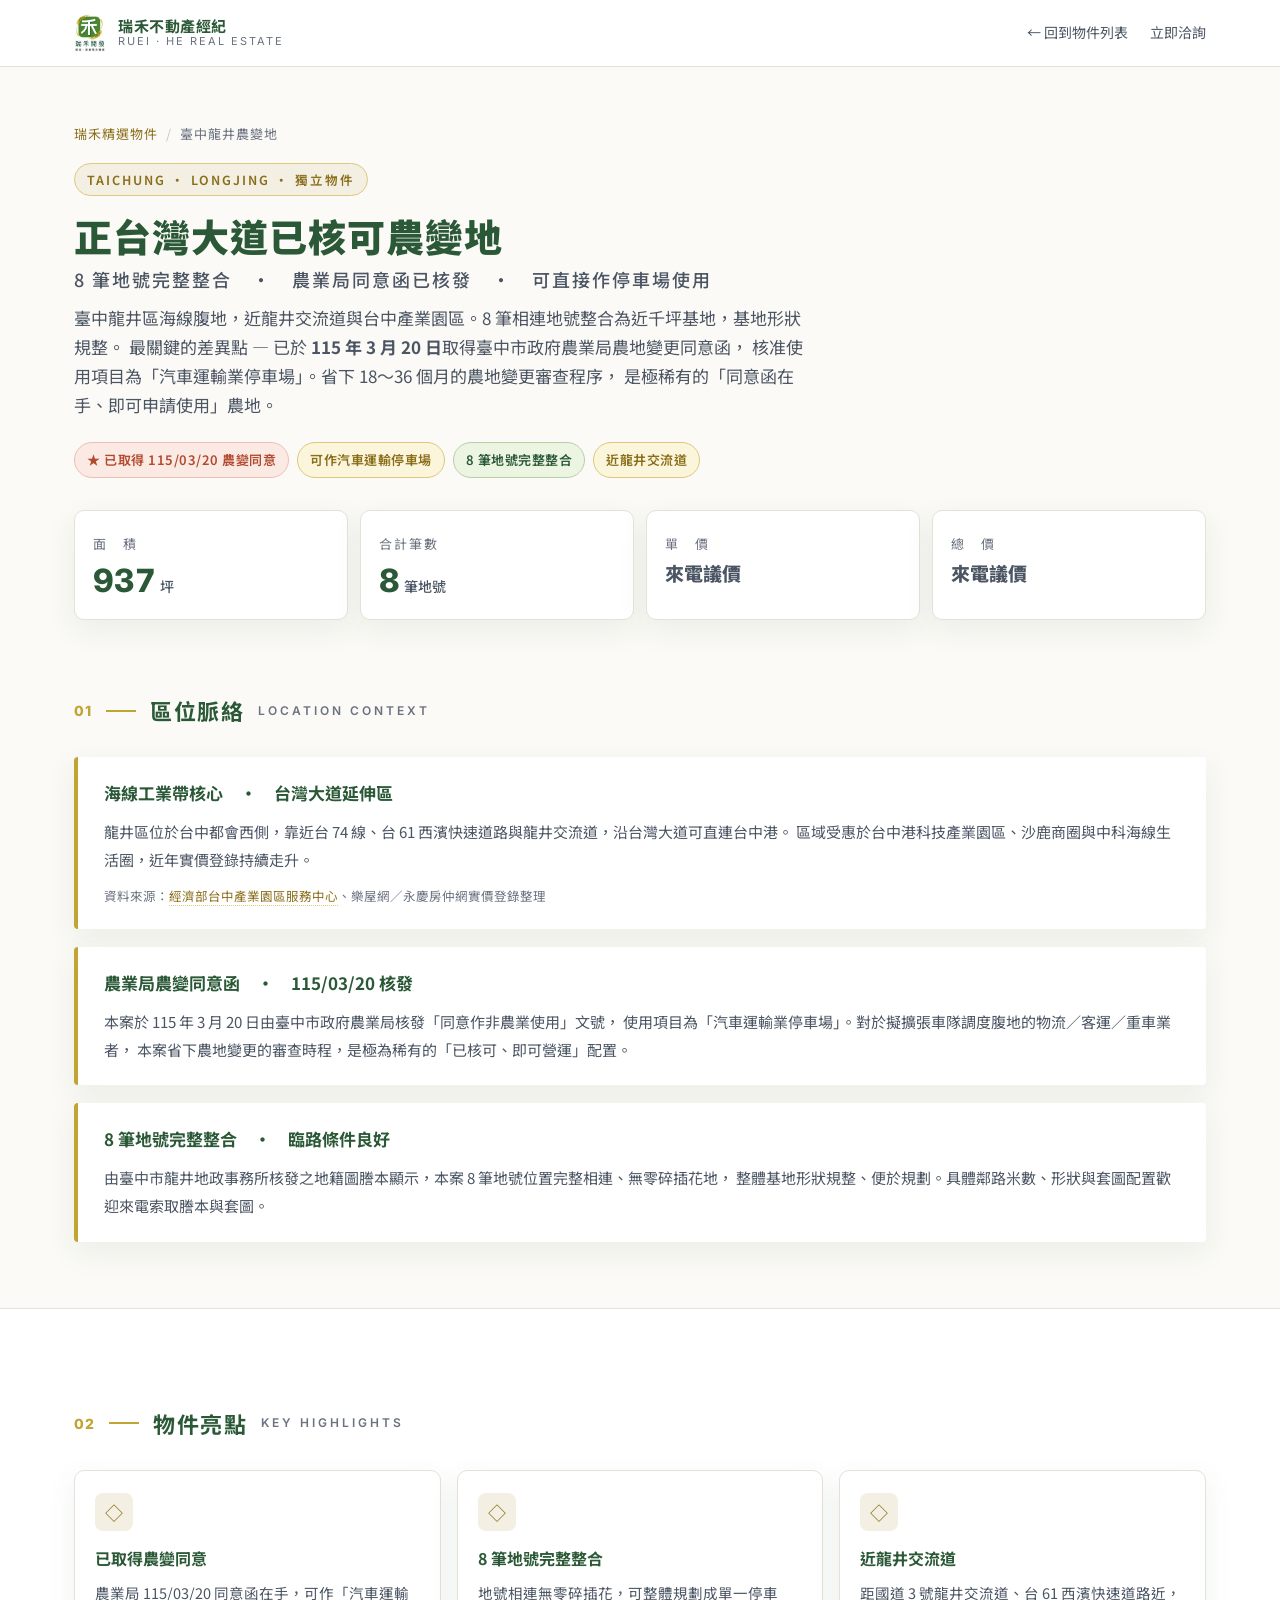
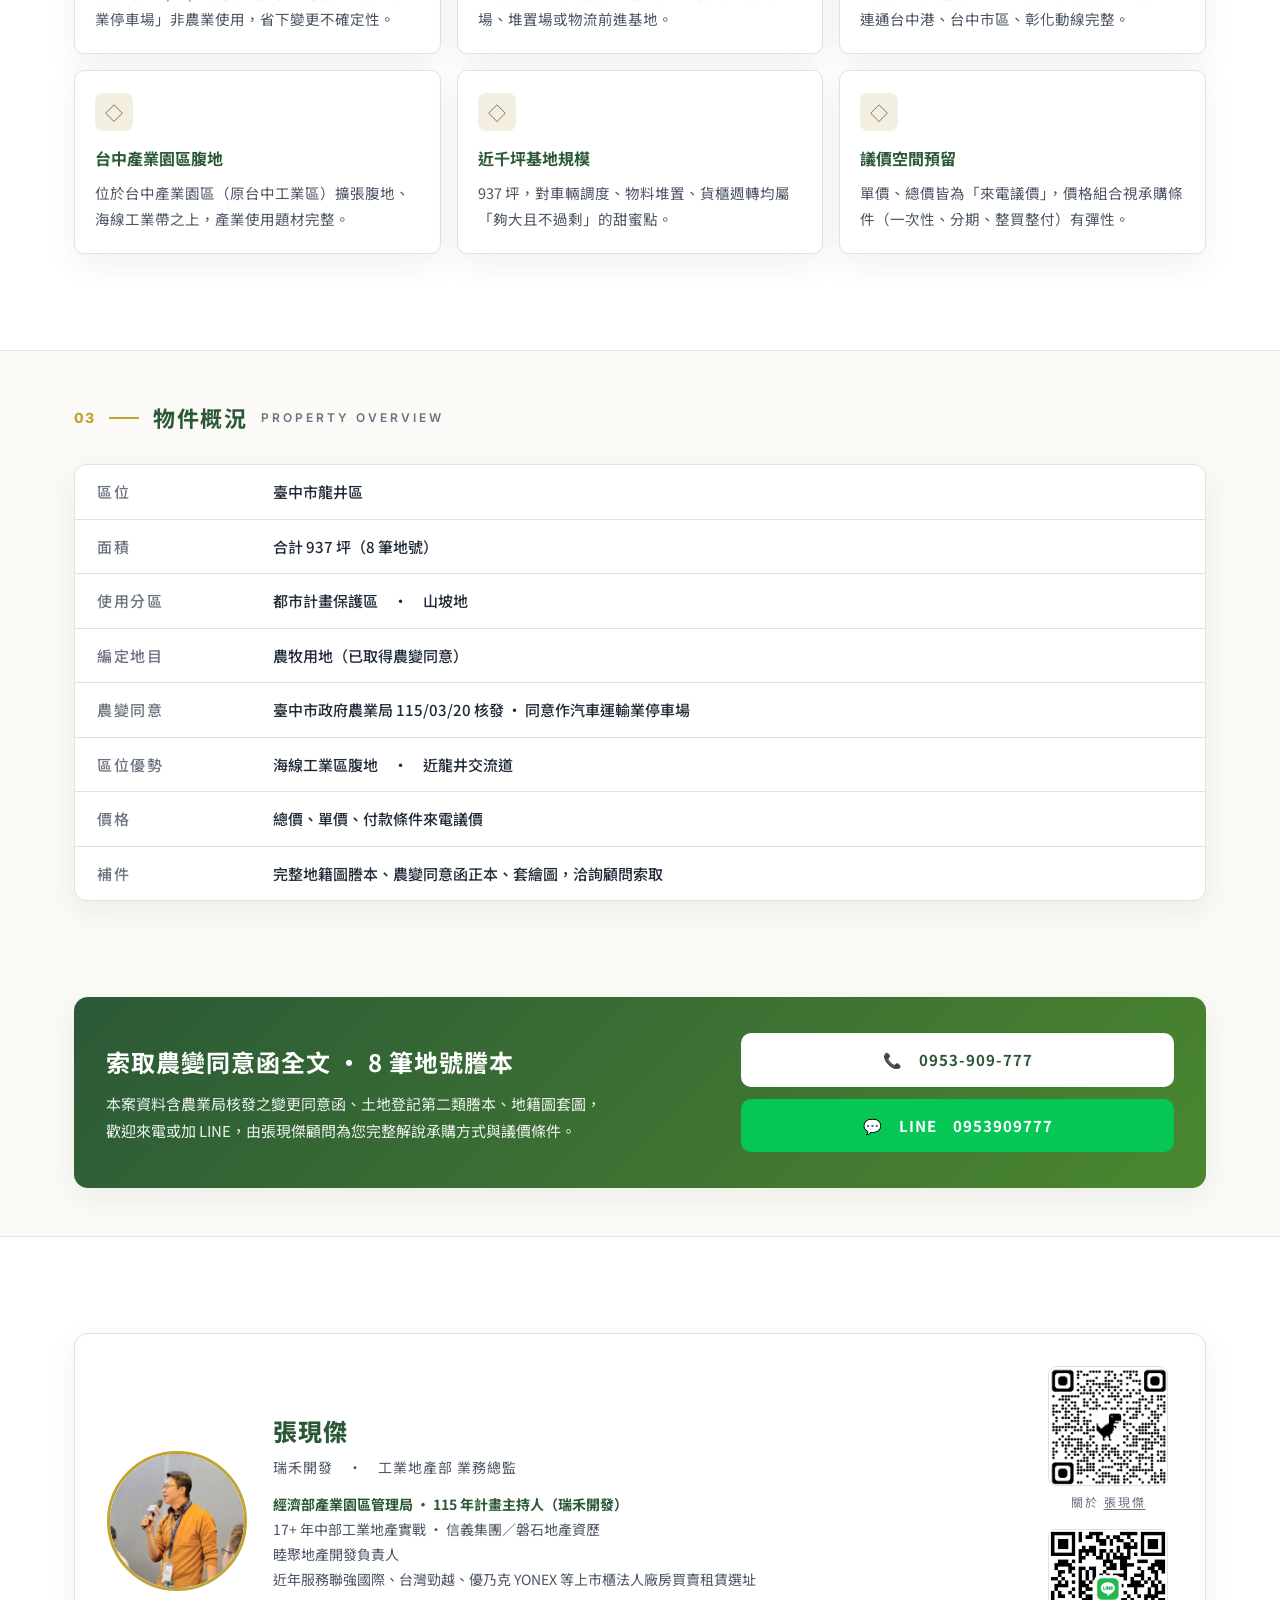
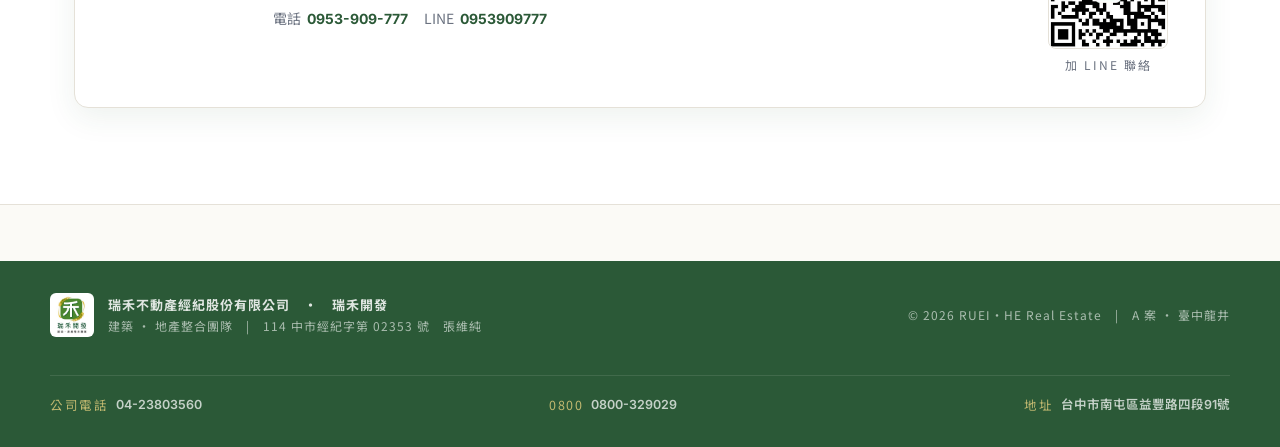
==== commit 0f14c53b: "update about QR label: 關於 張現傑 with link to about-mac page Co-Authored-By: Claude Sonnet 4.6 <noreply" ====
--- a/a-longjing.html
+++ b/a-longjing.html
@@ -190,8 +190,8 @@
       </div>
       <div class="qr-group">
         <div class="qr">
-          <img src="assets/about-qr.png" alt="關於現傑">
-          <div class="qr-lbl">關於 <a href="https://mac2good909777-commits.github.io/contact/" target="_blank" style="color:inherit;text-decoration:underline;text-underline-offset:2px;">張現傑 × 睦聚地產</a></div>
+          <img src="assets/about-qr.png" alt="關於 張現傑">
+          <div class="qr-lbl">關於 <a href="https://mac2good909777-commits.github.io/about-mac/" target="_blank" style="color:inherit;text-decoration:underline;text-underline-offset:2px;">張現傑</a></div>
         </div>
         <div class="qr">
           <img src="assets/line-qr.png" alt="LINE QR Code">
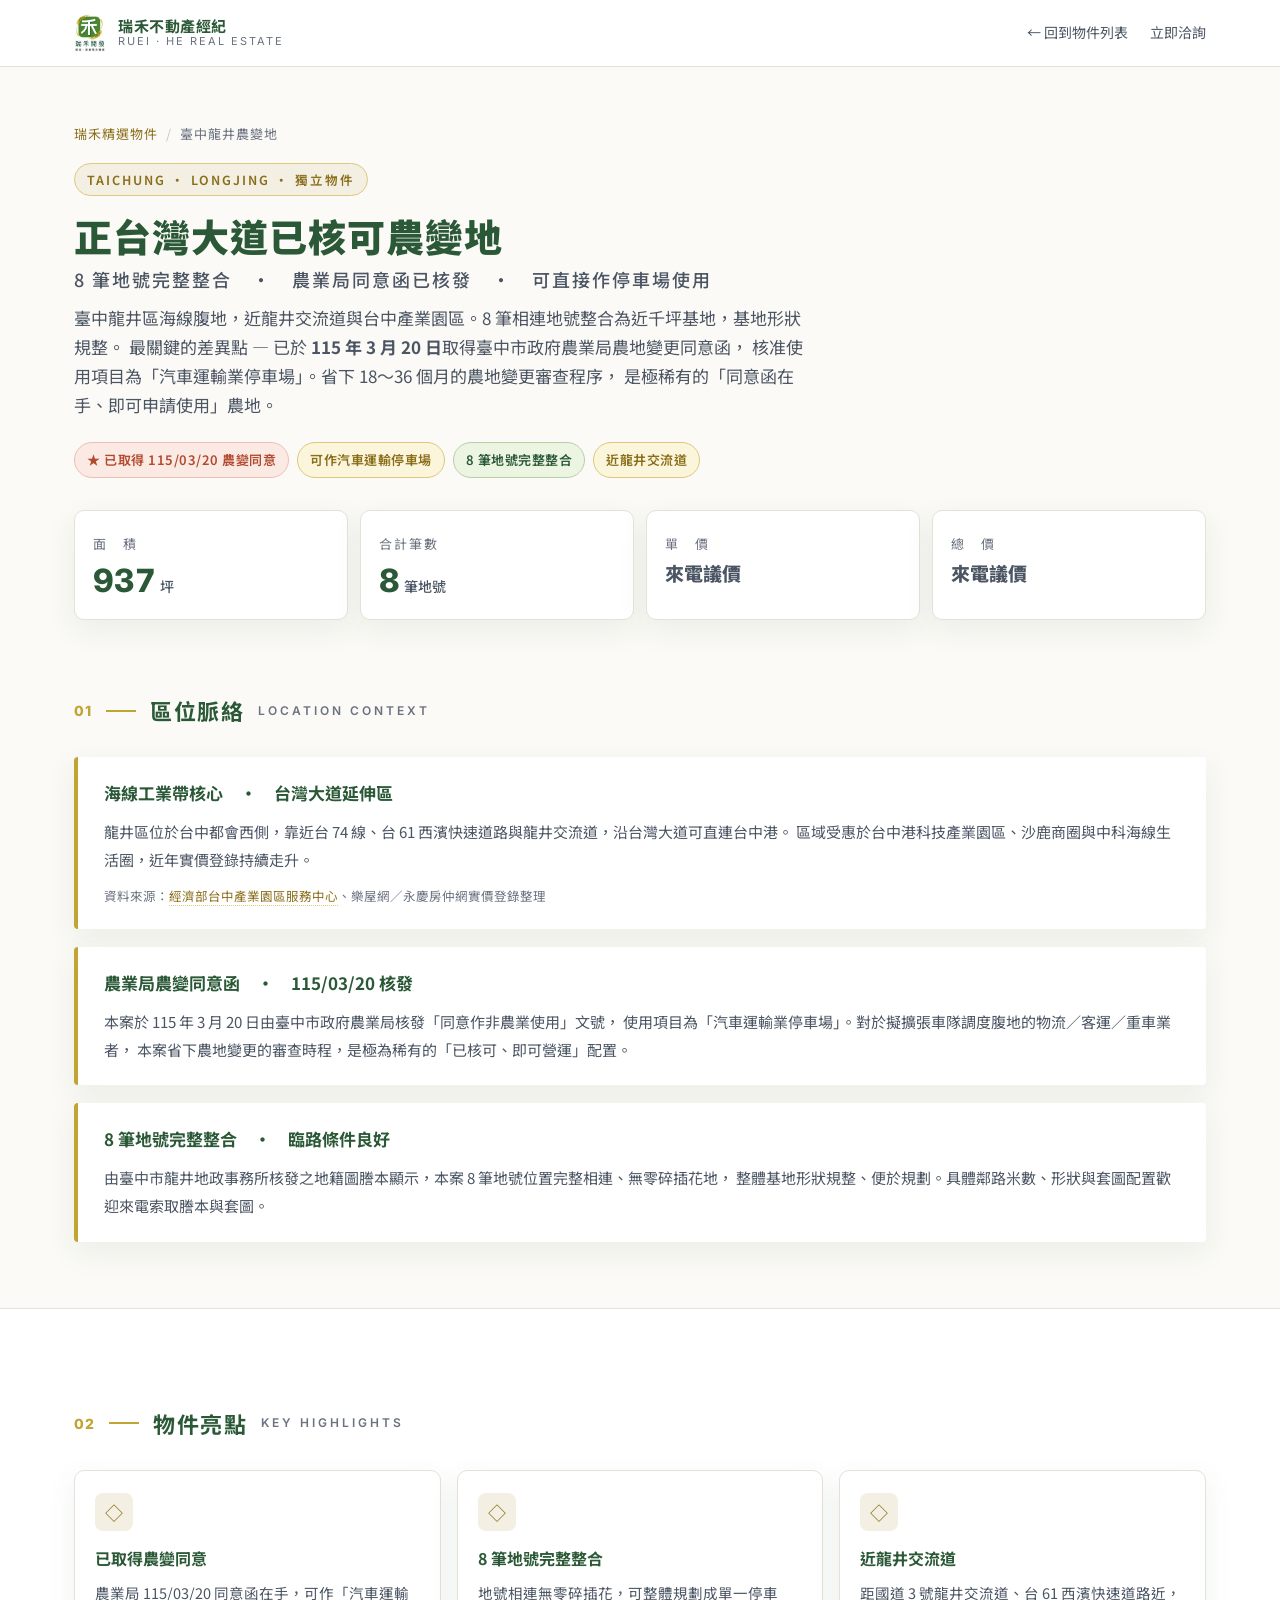
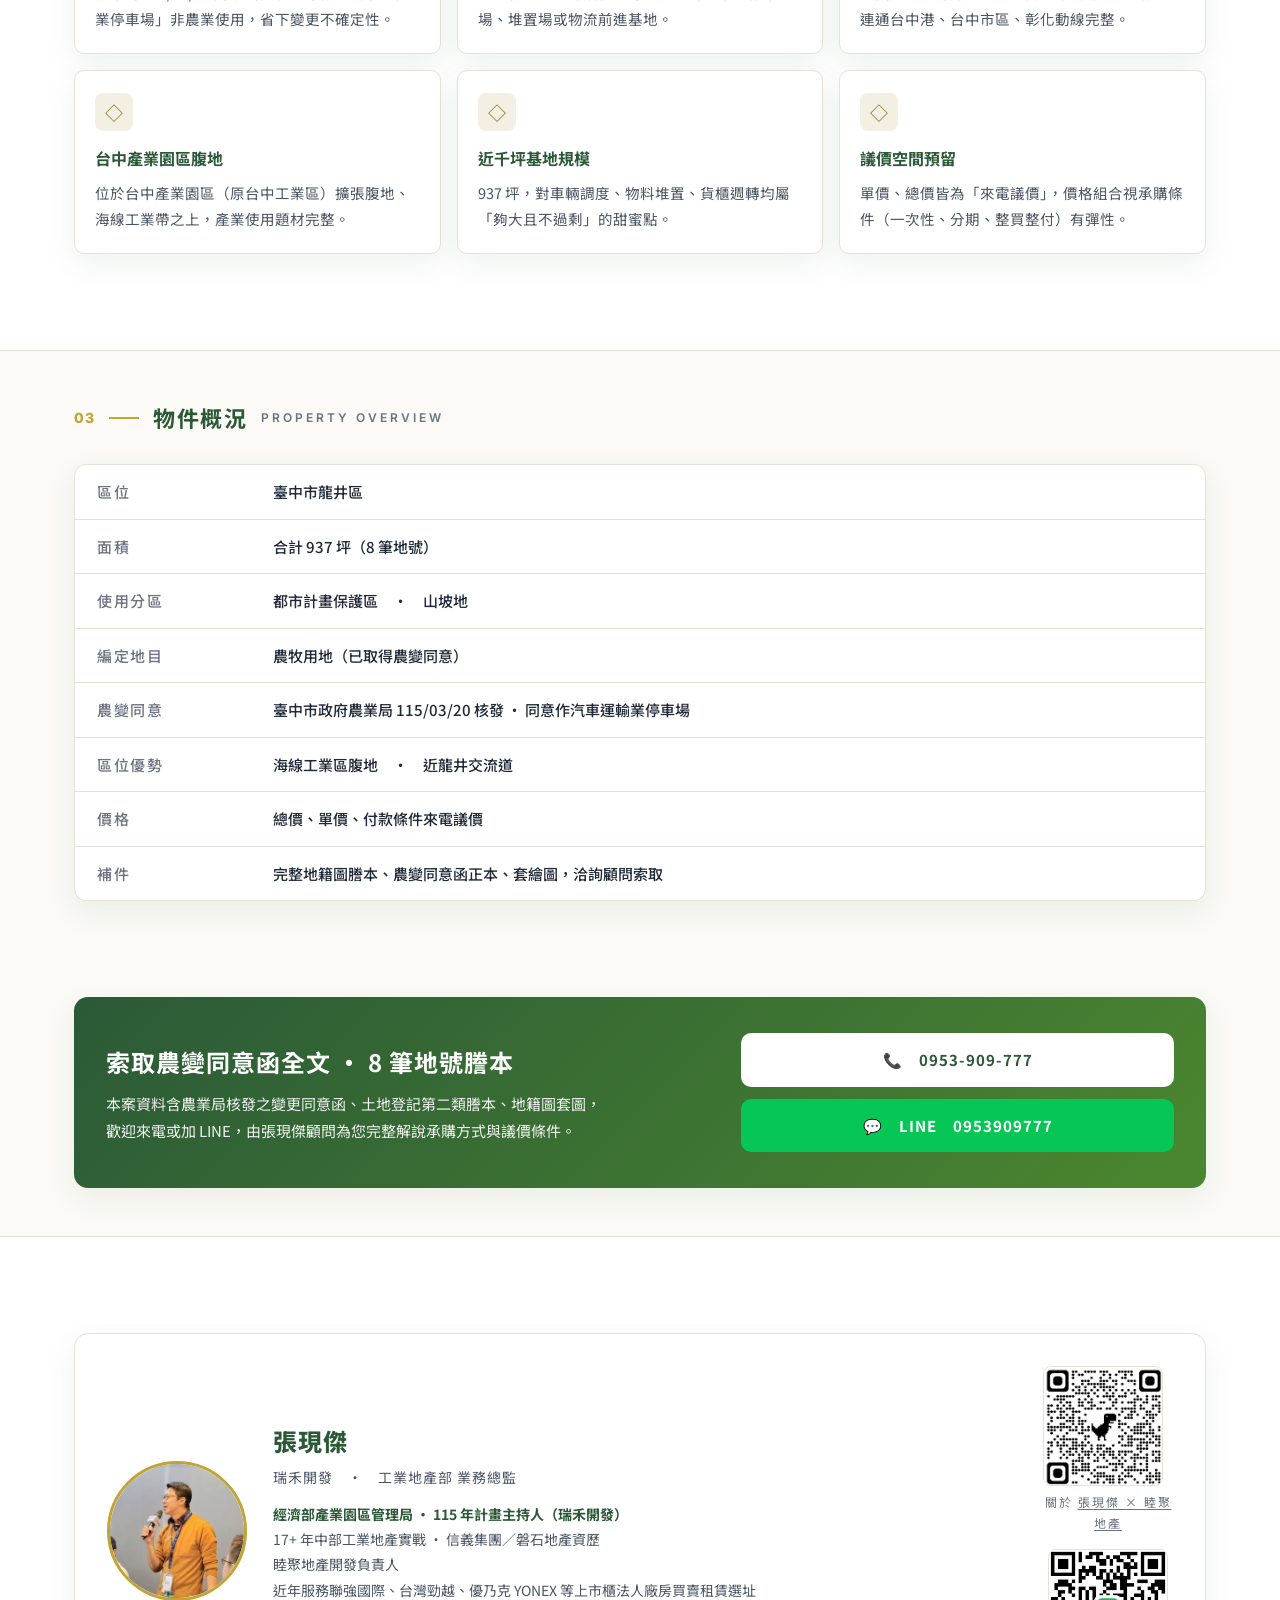
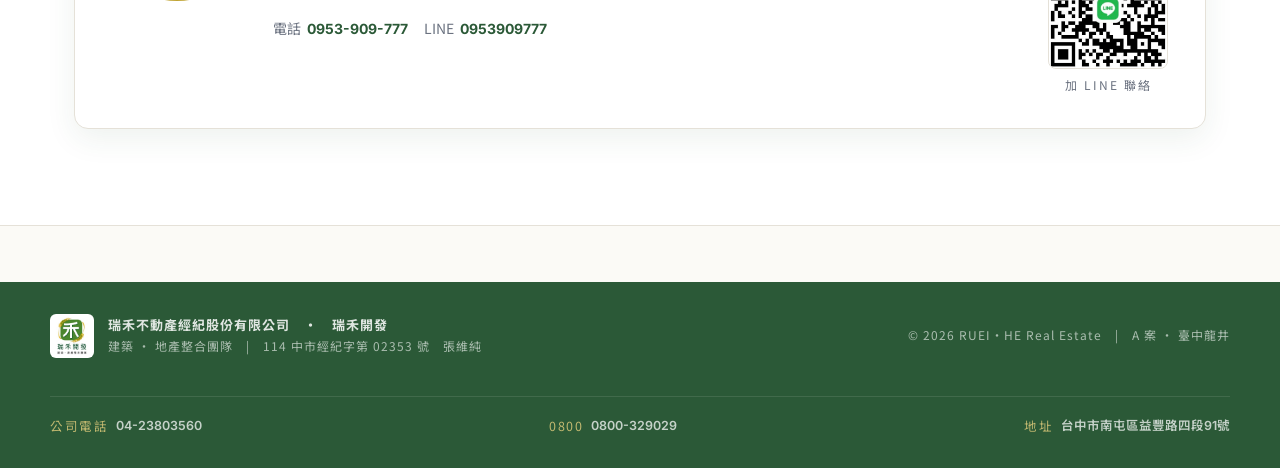
==== commit f9485525: "Revert "update about QR label: 關於 張現傑 with link to about-mac page" This reverts commit 0f14c53b3087c" ====
--- a/a-longjing.html
+++ b/a-longjing.html
@@ -190,8 +190,8 @@
       </div>
       <div class="qr-group">
         <div class="qr">
-          <img src="assets/about-qr.png" alt="關於 張現傑">
-          <div class="qr-lbl">關於 <a href="https://mac2good909777-commits.github.io/about-mac/" target="_blank" style="color:inherit;text-decoration:underline;text-underline-offset:2px;">張現傑</a></div>
+          <img src="assets/about-qr.png" alt="關於現傑">
+          <div class="qr-lbl">關於 <a href="https://mac2good909777-commits.github.io/contact/" target="_blank" style="color:inherit;text-decoration:underline;text-underline-offset:2px;">張現傑 × 睦聚地產</a></div>
         </div>
         <div class="qr">
           <img src="assets/line-qr.png" alt="LINE QR Code">
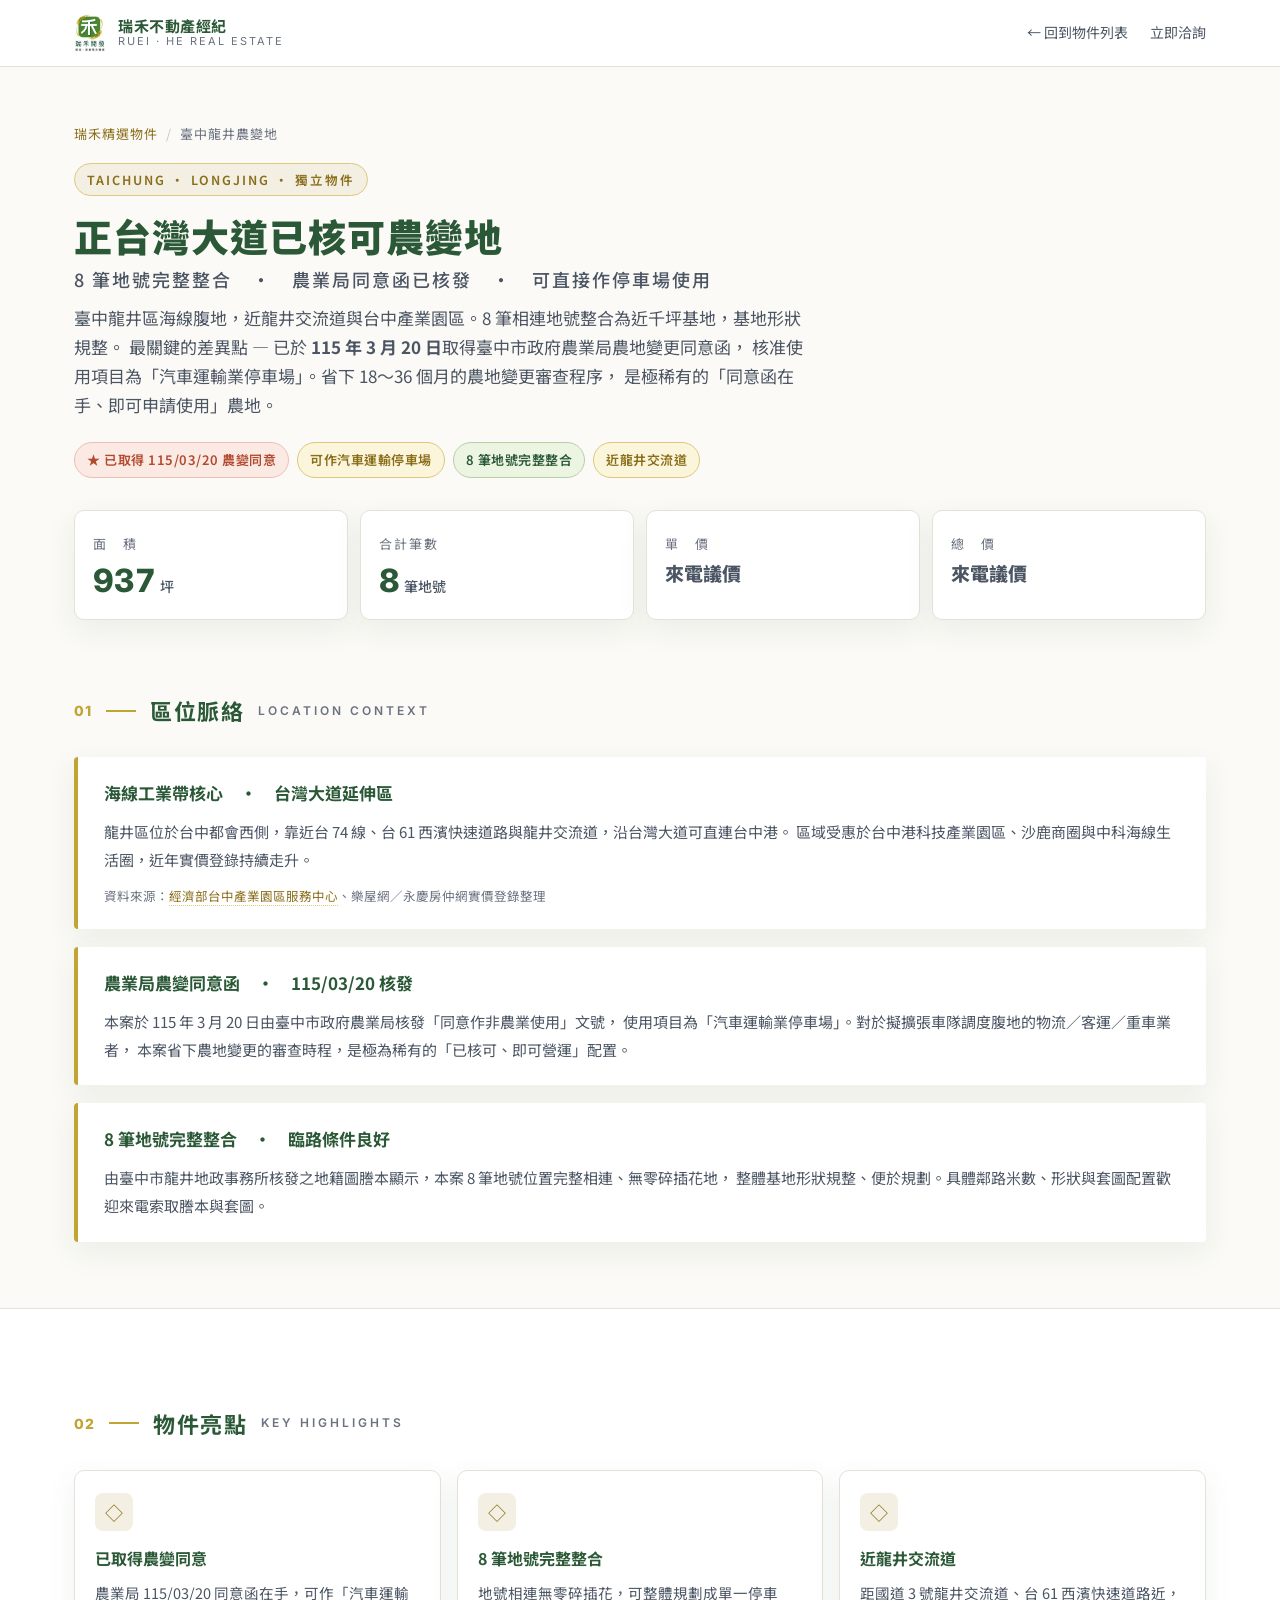
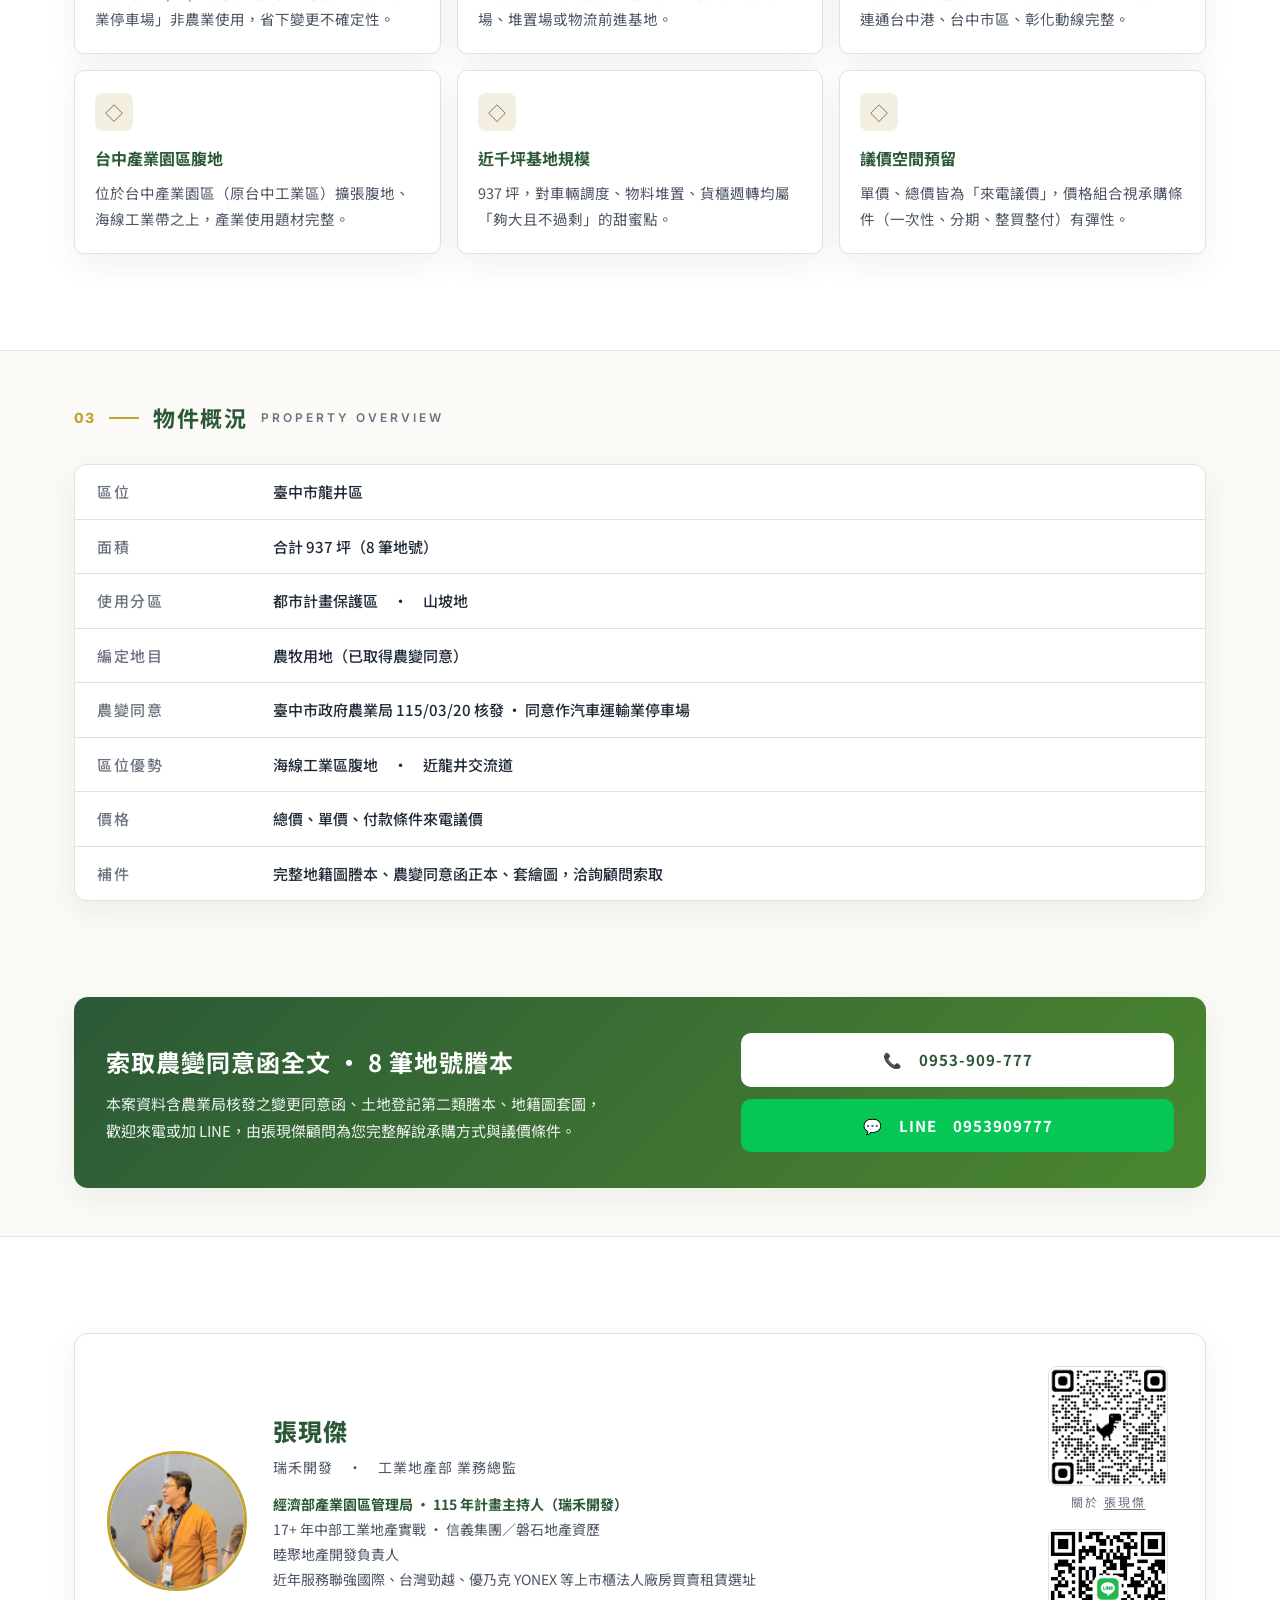
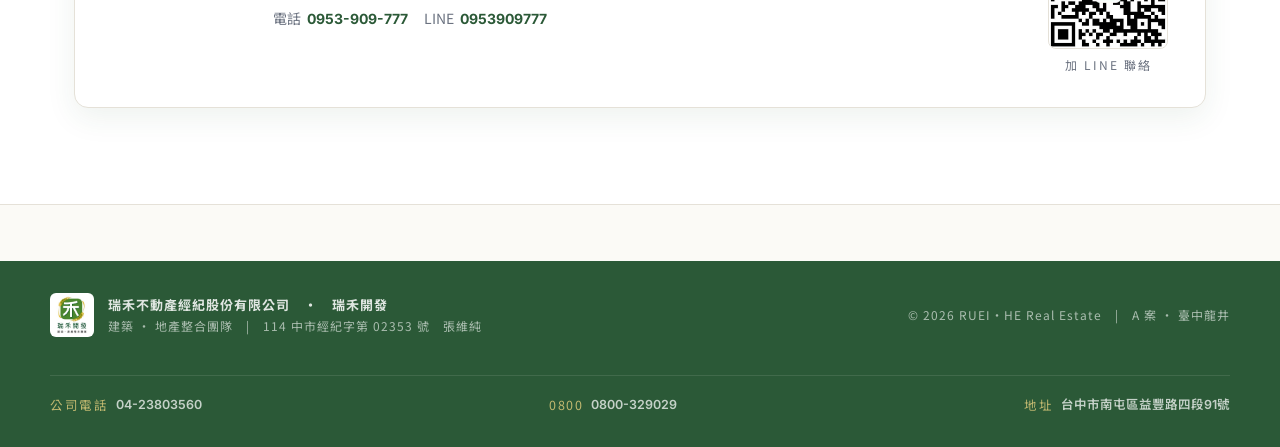
==== commit 5f93cf91: "update about QR label: 關於 張現傑 with link to about-mac Co-Authored-By: Claude Sonnet 4.6 <noreply@anth" ====
--- a/a-longjing.html
+++ b/a-longjing.html
@@ -191,7 +191,7 @@
       <div class="qr-group">
         <div class="qr">
           <img src="assets/about-qr.png" alt="關於現傑">
-          <div class="qr-lbl">關於 <a href="https://mac2good909777-commits.github.io/contact/" target="_blank" style="color:inherit;text-decoration:underline;text-underline-offset:2px;">張現傑 × 睦聚地產</a></div>
+          <div class="qr-lbl">關於 <a href="https://mac2good909777-commits.github.io/about-mac/" target="_blank" style="color:inherit;text-decoration:underline;text-underline-offset:2px;">張現傑</a></div>
         </div>
         <div class="qr">
           <img src="assets/line-qr.png" alt="LINE QR Code">
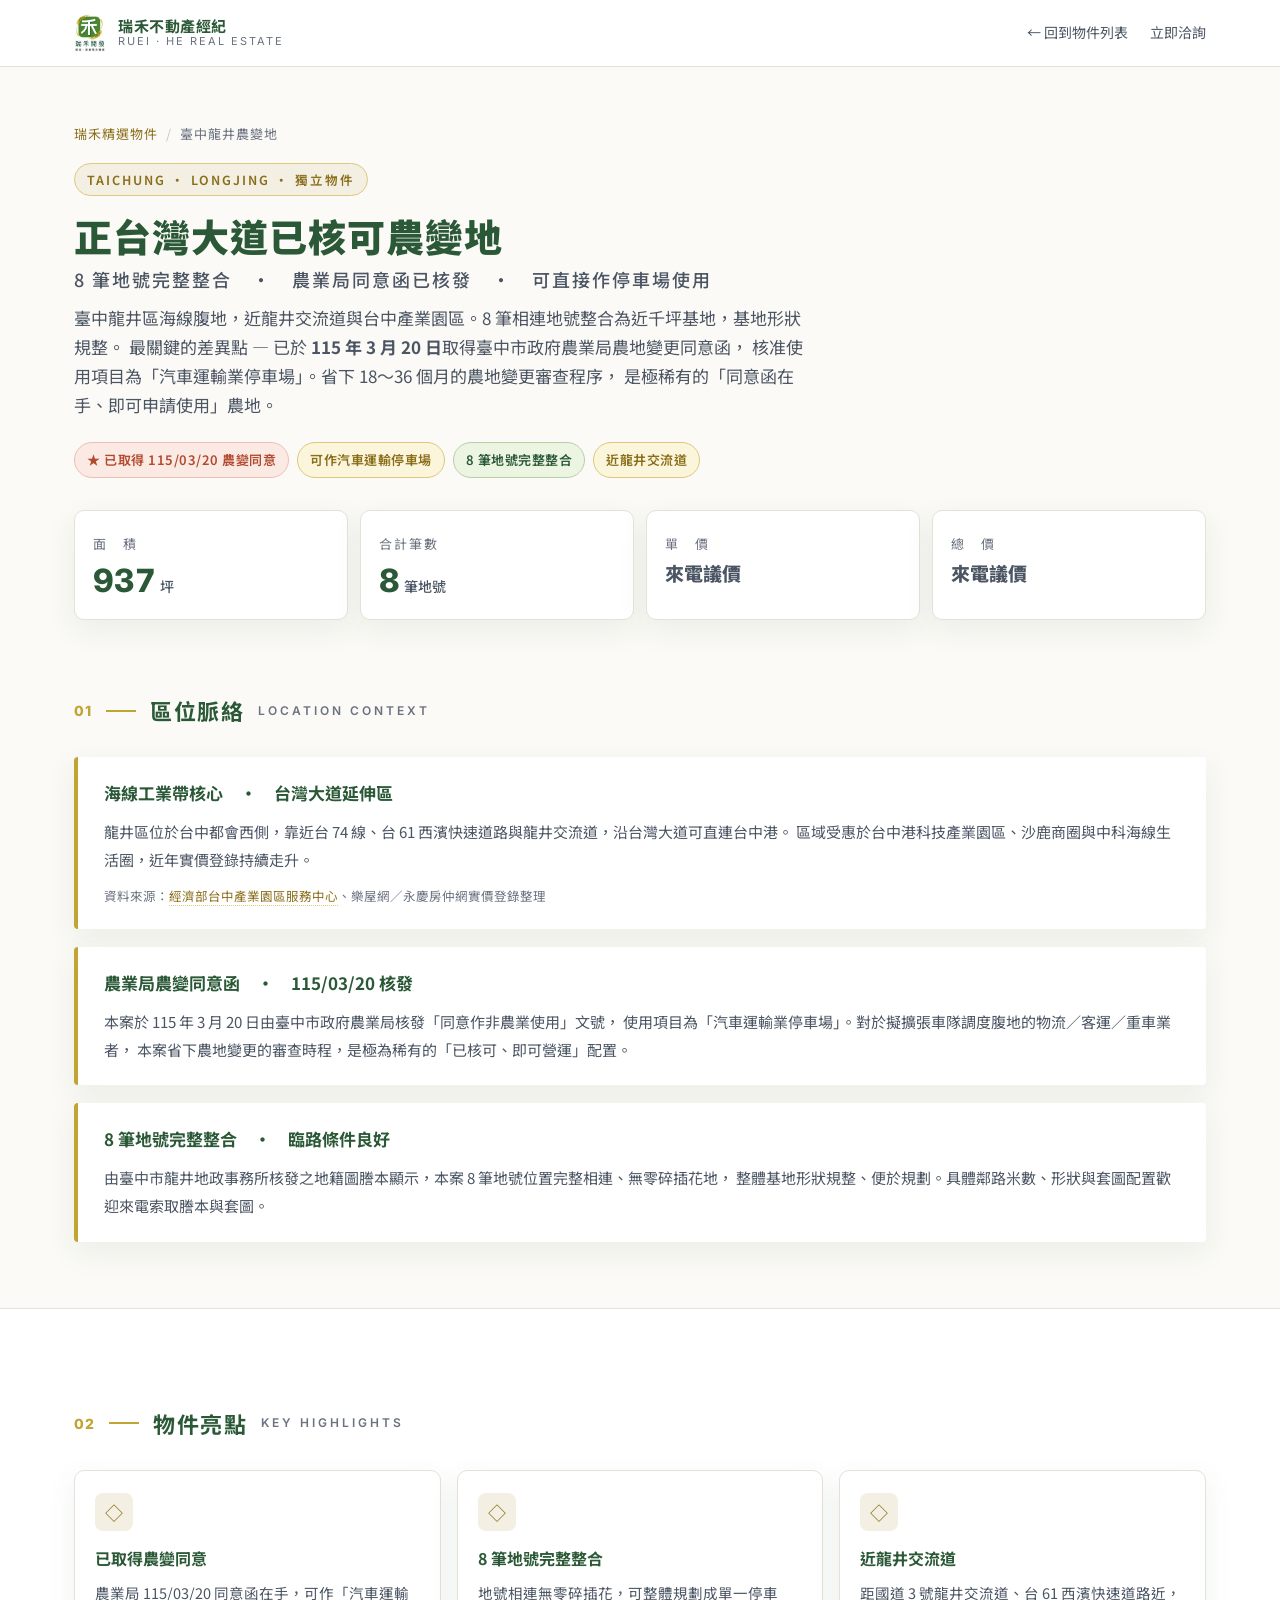
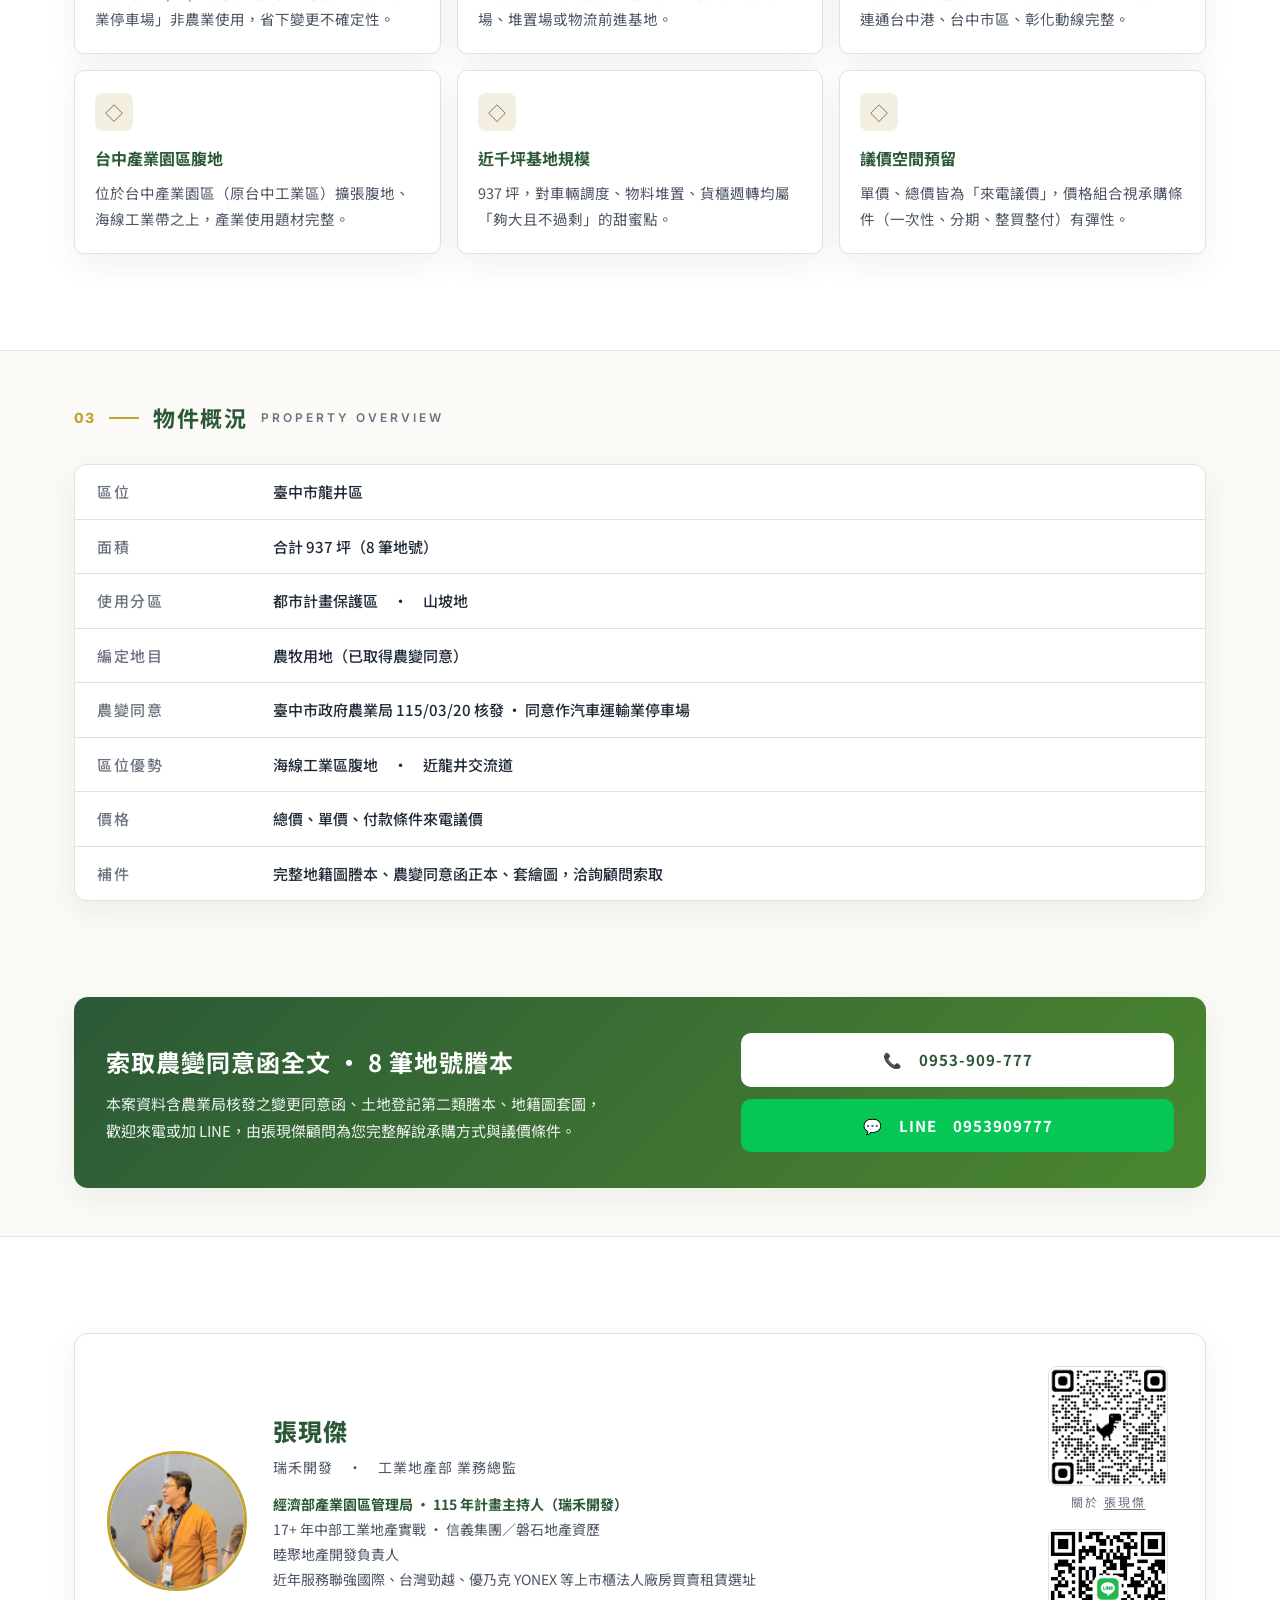
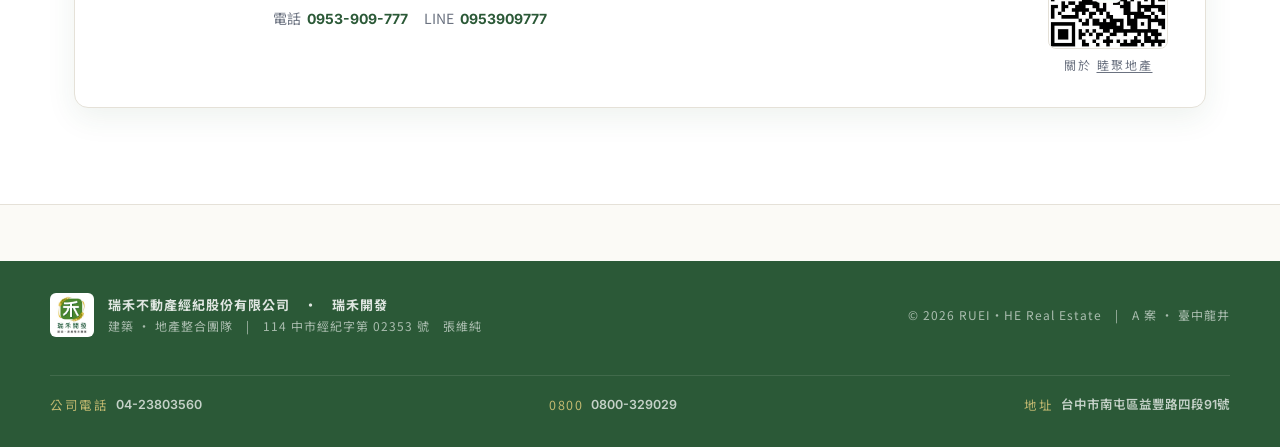
==== commit acad0635: "update LINE QR label: 關於 睦聚地產 with contact link Co-Authored-By: Claude Sonnet 4.6 <noreply@anthropic" ====
--- a/a-longjing.html
+++ b/a-longjing.html
@@ -195,7 +195,7 @@
         </div>
         <div class="qr">
           <img src="assets/line-qr.png" alt="LINE QR Code">
-          <div class="qr-lbl">加 LINE 聯絡</div>
+          <div class="qr-lbl">關於 <a href="https://mac2good909777-commits.github.io/contact/" target="_blank" style="color:inherit;text-decoration:underline;text-underline-offset:2px;">睦聚地產</a></div>
         </div>
       </div>
     </div>
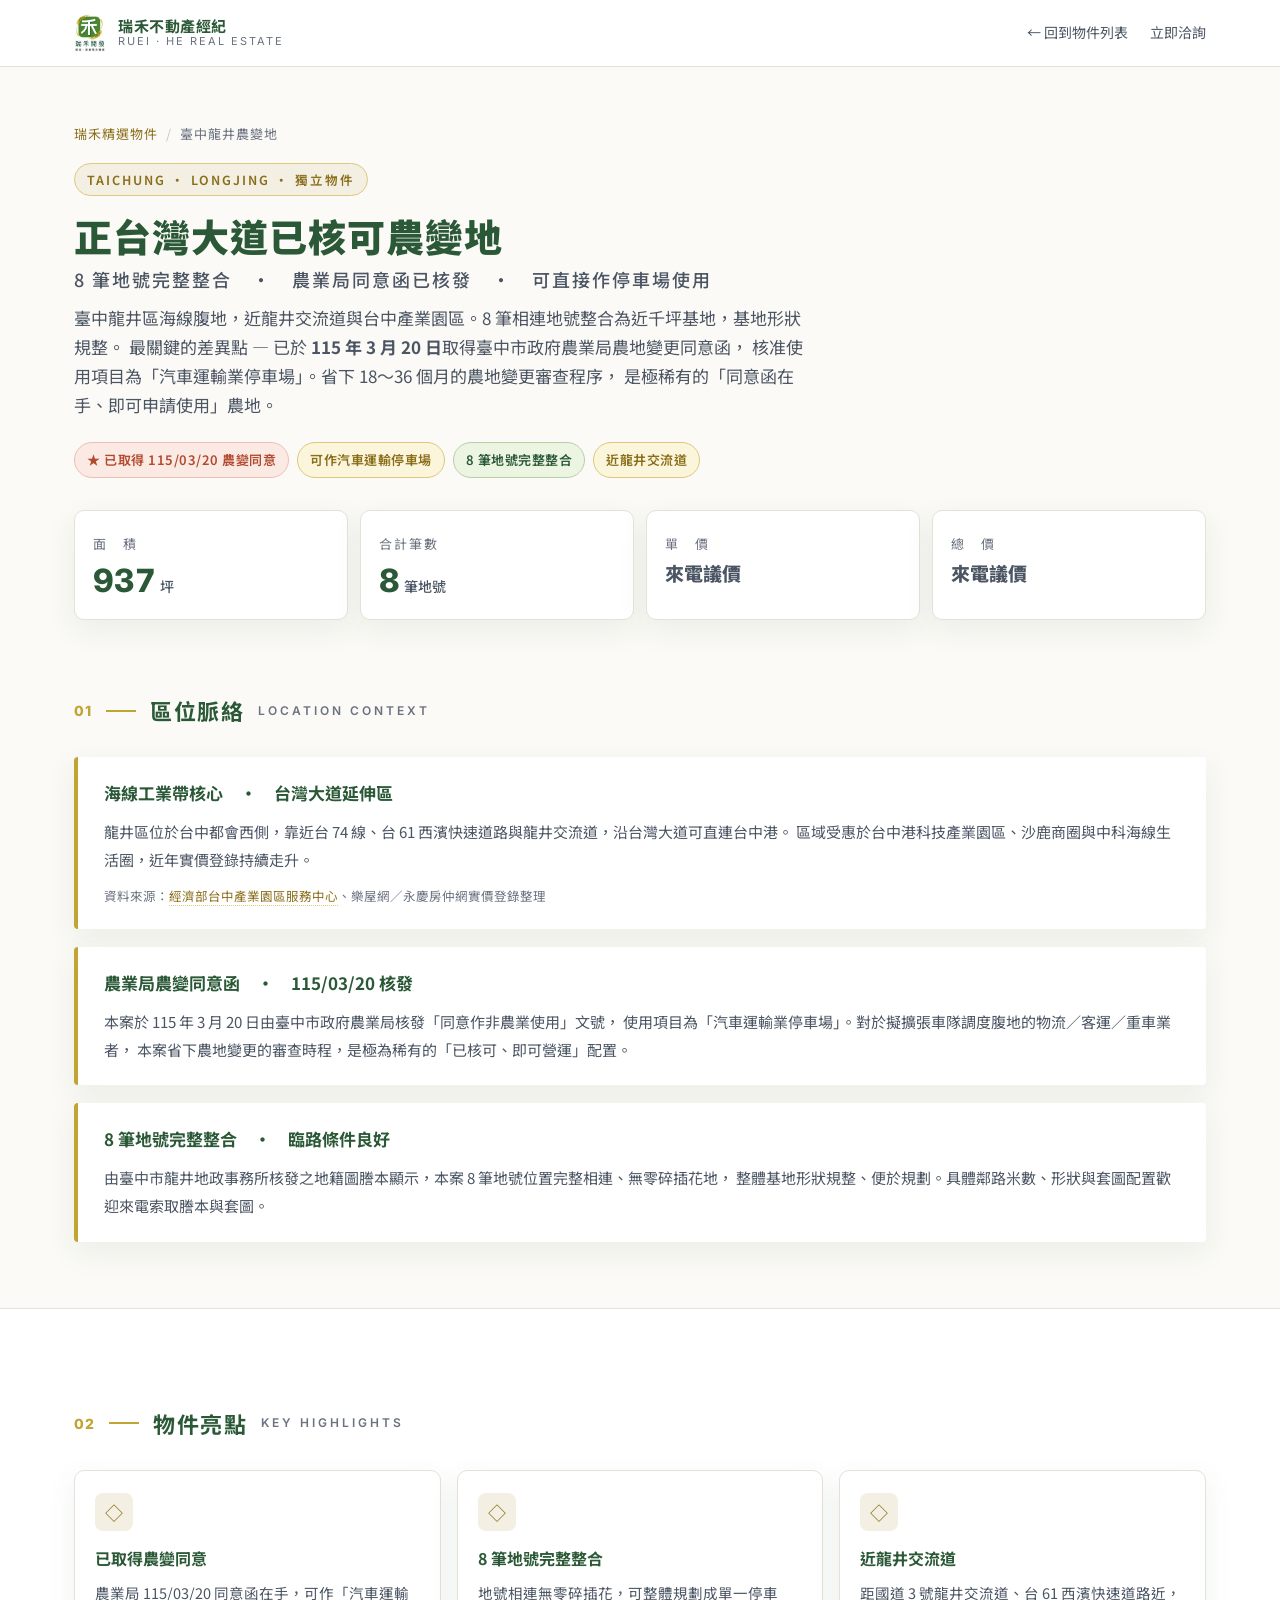
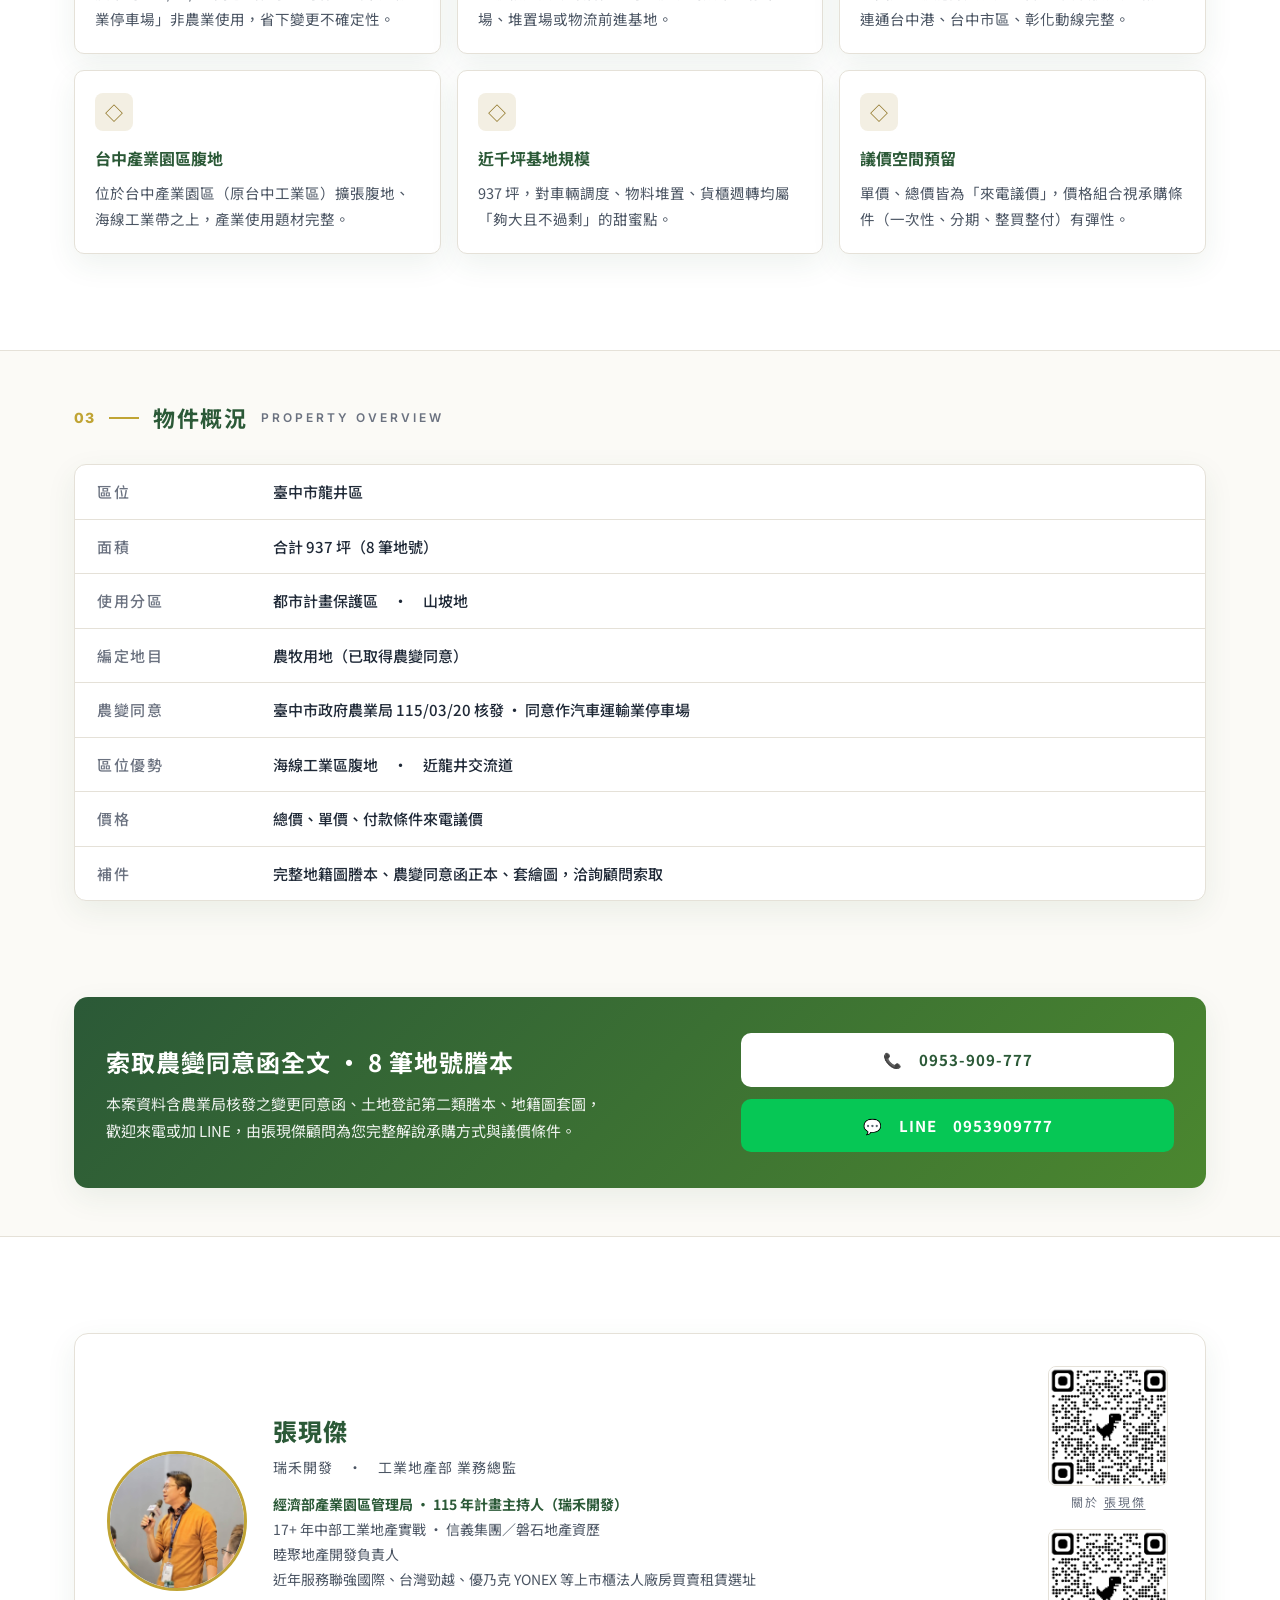
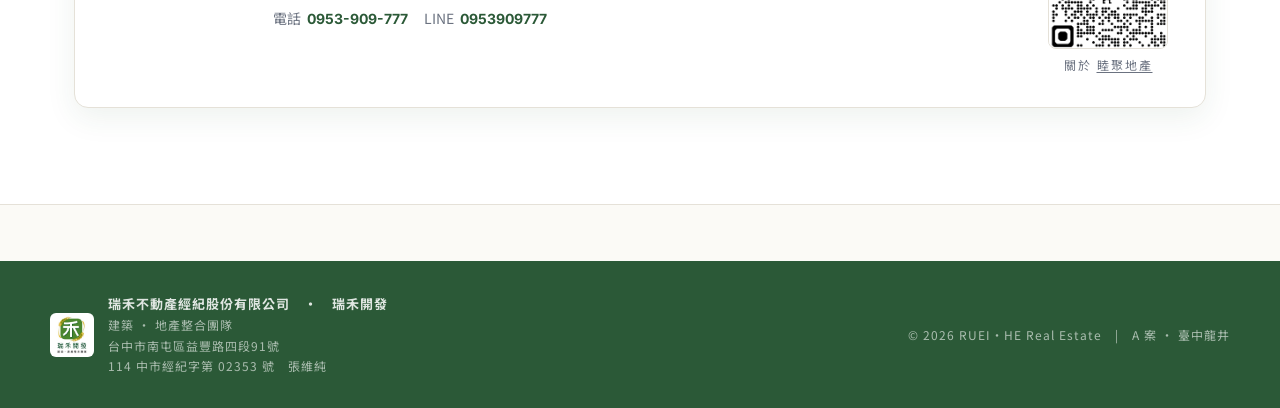
==== commit 968d2c5a: "update footer: add address to brand block, remove co-block Co-Authored-By: Claude Sonnet 4.6 <norepl" ====
--- a/a-longjing.html
+++ b/a-longjing.html
@@ -208,15 +208,12 @@
       <img src="assets/ruihe-logo.png" alt="瑞禾不動產">
       <div>
         <div style="font-weight:700;letter-spacing:1px;">瑞禾不動產經紀股份有限公司　·　瑞禾開發</div>
-        <div class="legal">建築 · 地產整合團隊　|　114 中市經紀字第 02353 號　張維純</div>
+        <div class="legal">建築 · 地產整合團隊</div>
+        <div class="legal">台中市南屯區益豐路四段91號</div>
+        <div class="legal">114 中市經紀字第 02353 號　張維純</div>
       </div>
     </div>
     <div class="legal">© 2026 RUEI·HE Real Estate　|　A 案 · 臺中龍井</div>
-    <div class="co-block">
-      <div class="co-item"><span class="k">公司電話</span><span class="v">04-23803560</span></div>
-      <div class="co-item"><span class="k">0800</span><span class="v">0800-329029</span></div>
-      <div class="co-item"><span class="k">地址</span><span class="v">台中市南屯區益豐路四段91號</span></div>
-    </div>
   </div>
 </footer>
 
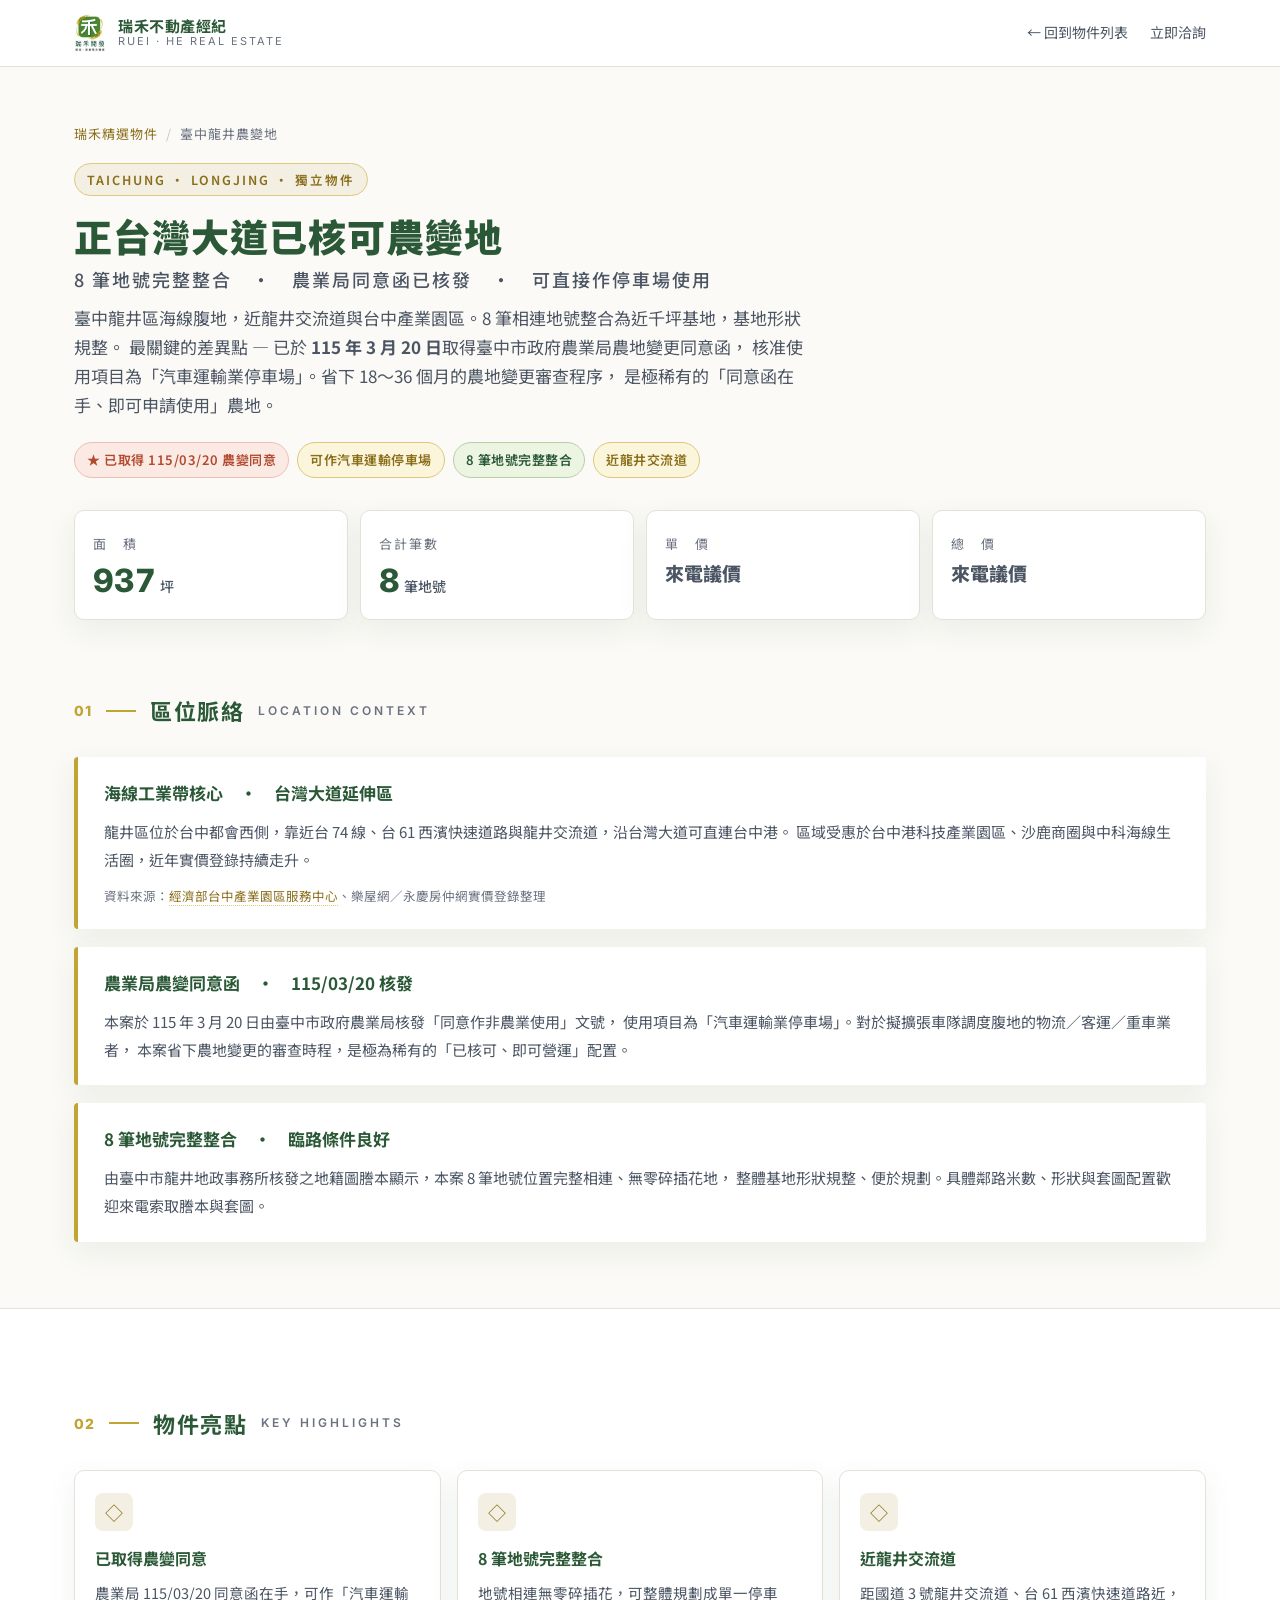
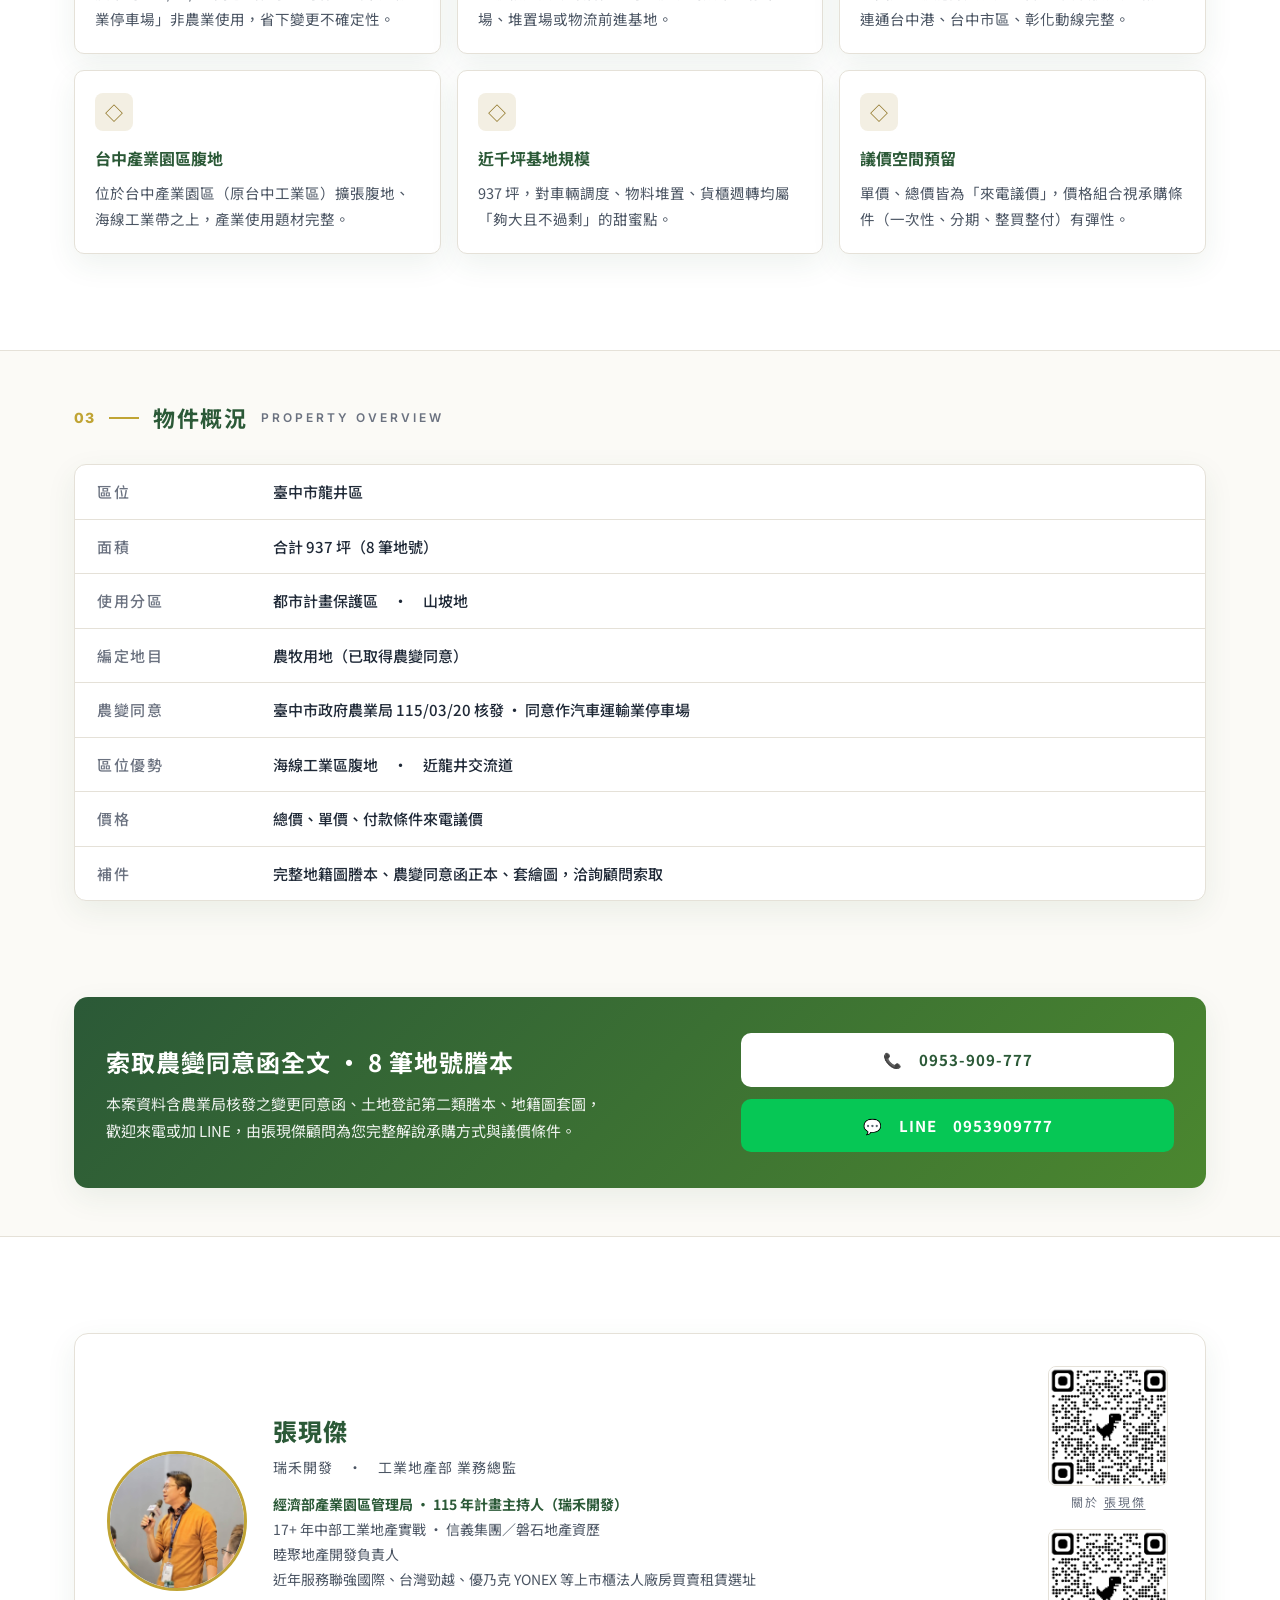
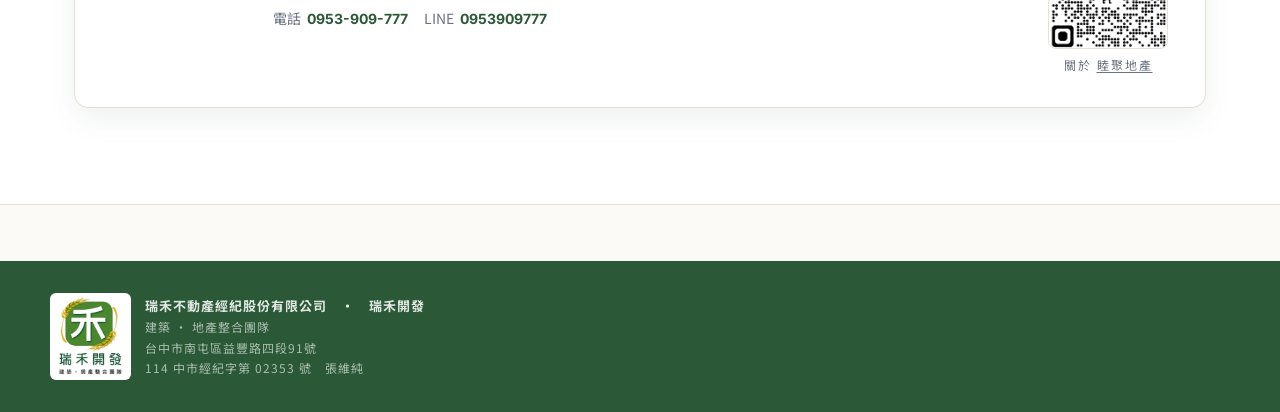
==== commit 0efd43a1: "remove copyright line from all footers Co-Authored-By: Claude Sonnet 4.6 <noreply@anthropic.com>" ====
--- a/a-longjing.html
+++ b/a-longjing.html
@@ -213,7 +213,6 @@
         <div class="legal">114 中市經紀字第 02353 號　張維純</div>
       </div>
     </div>
-    <div class="legal">© 2026 RUEI·HE Real Estate　|　A 案 · 臺中龍井</div>
   </div>
 </footer>
 
--- a/assets/style.css
+++ b/assets/style.css
@@ -689,7 +689,7 @@
   gap: 14px;
 }
 .site-footer .brand img {
-  height: 44px;
+  height: 87px;
   width: auto;
   background: #fff;
   border-radius: 6px;
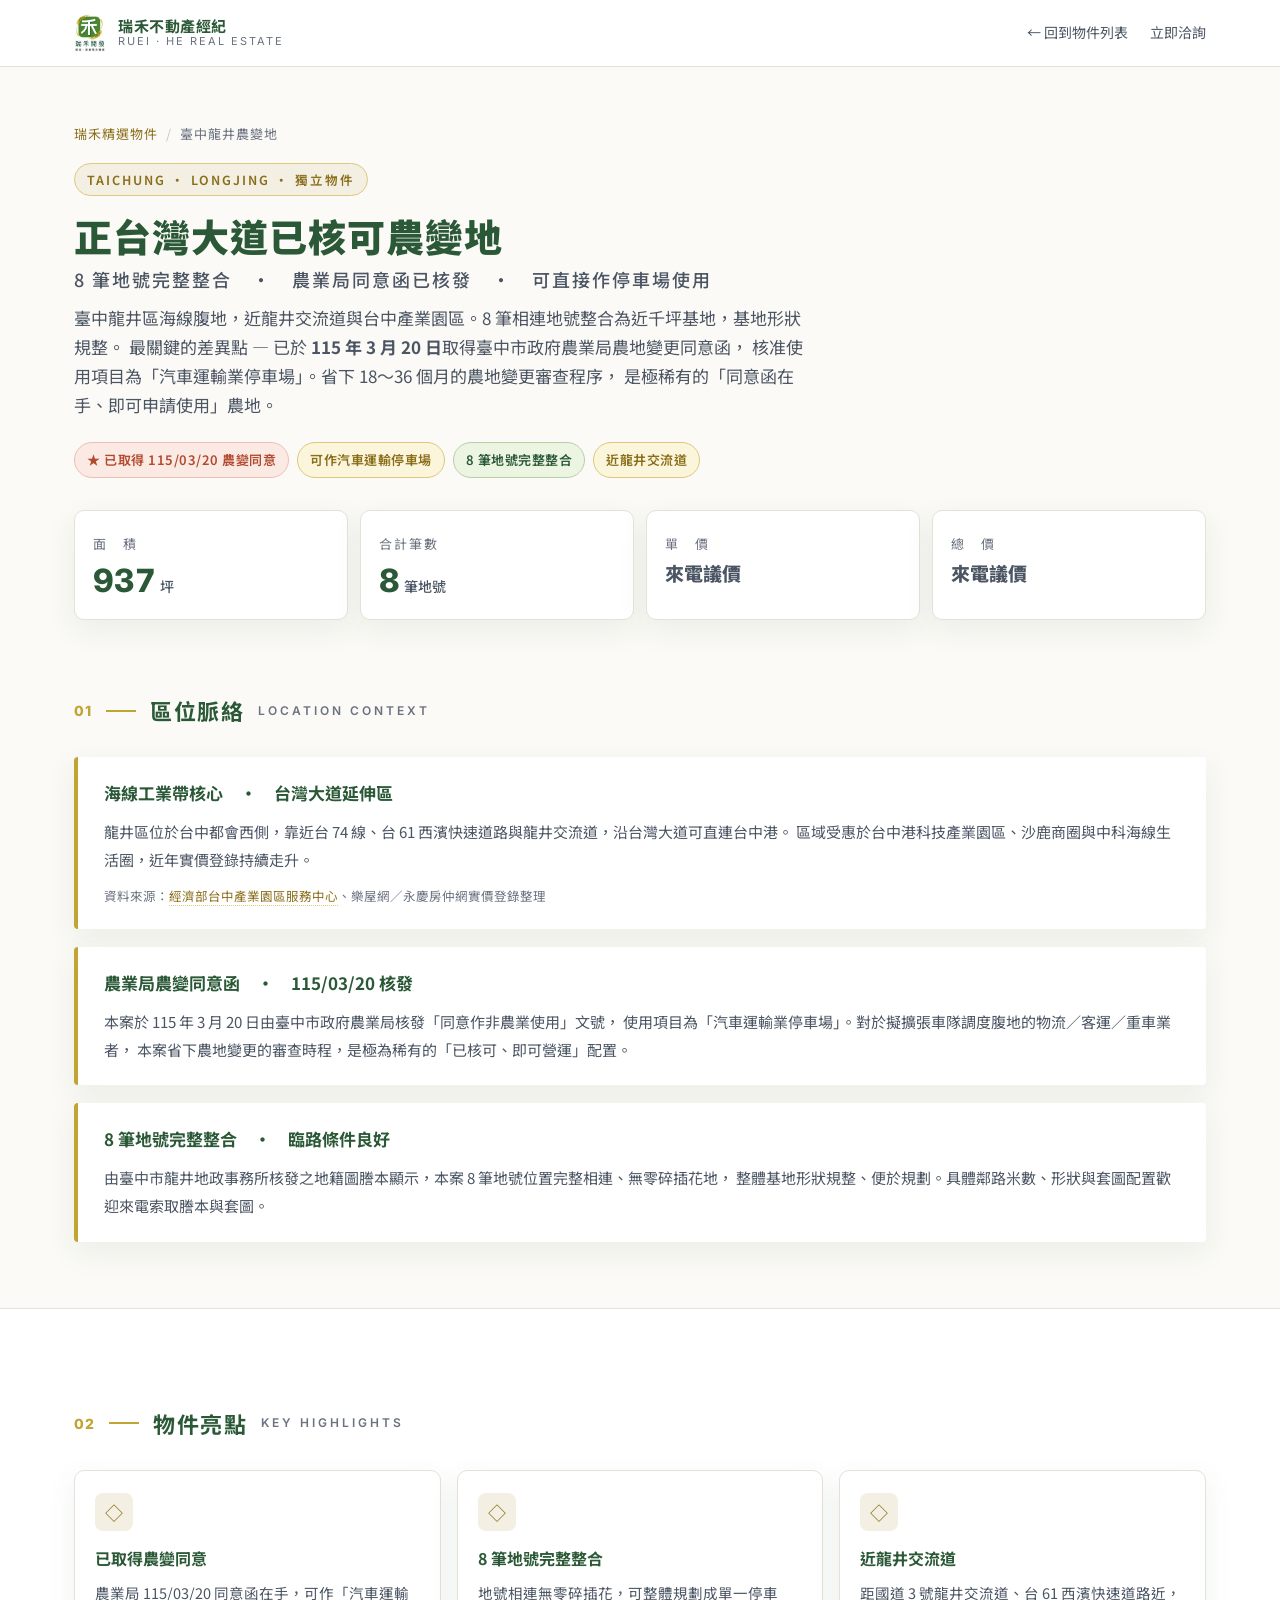
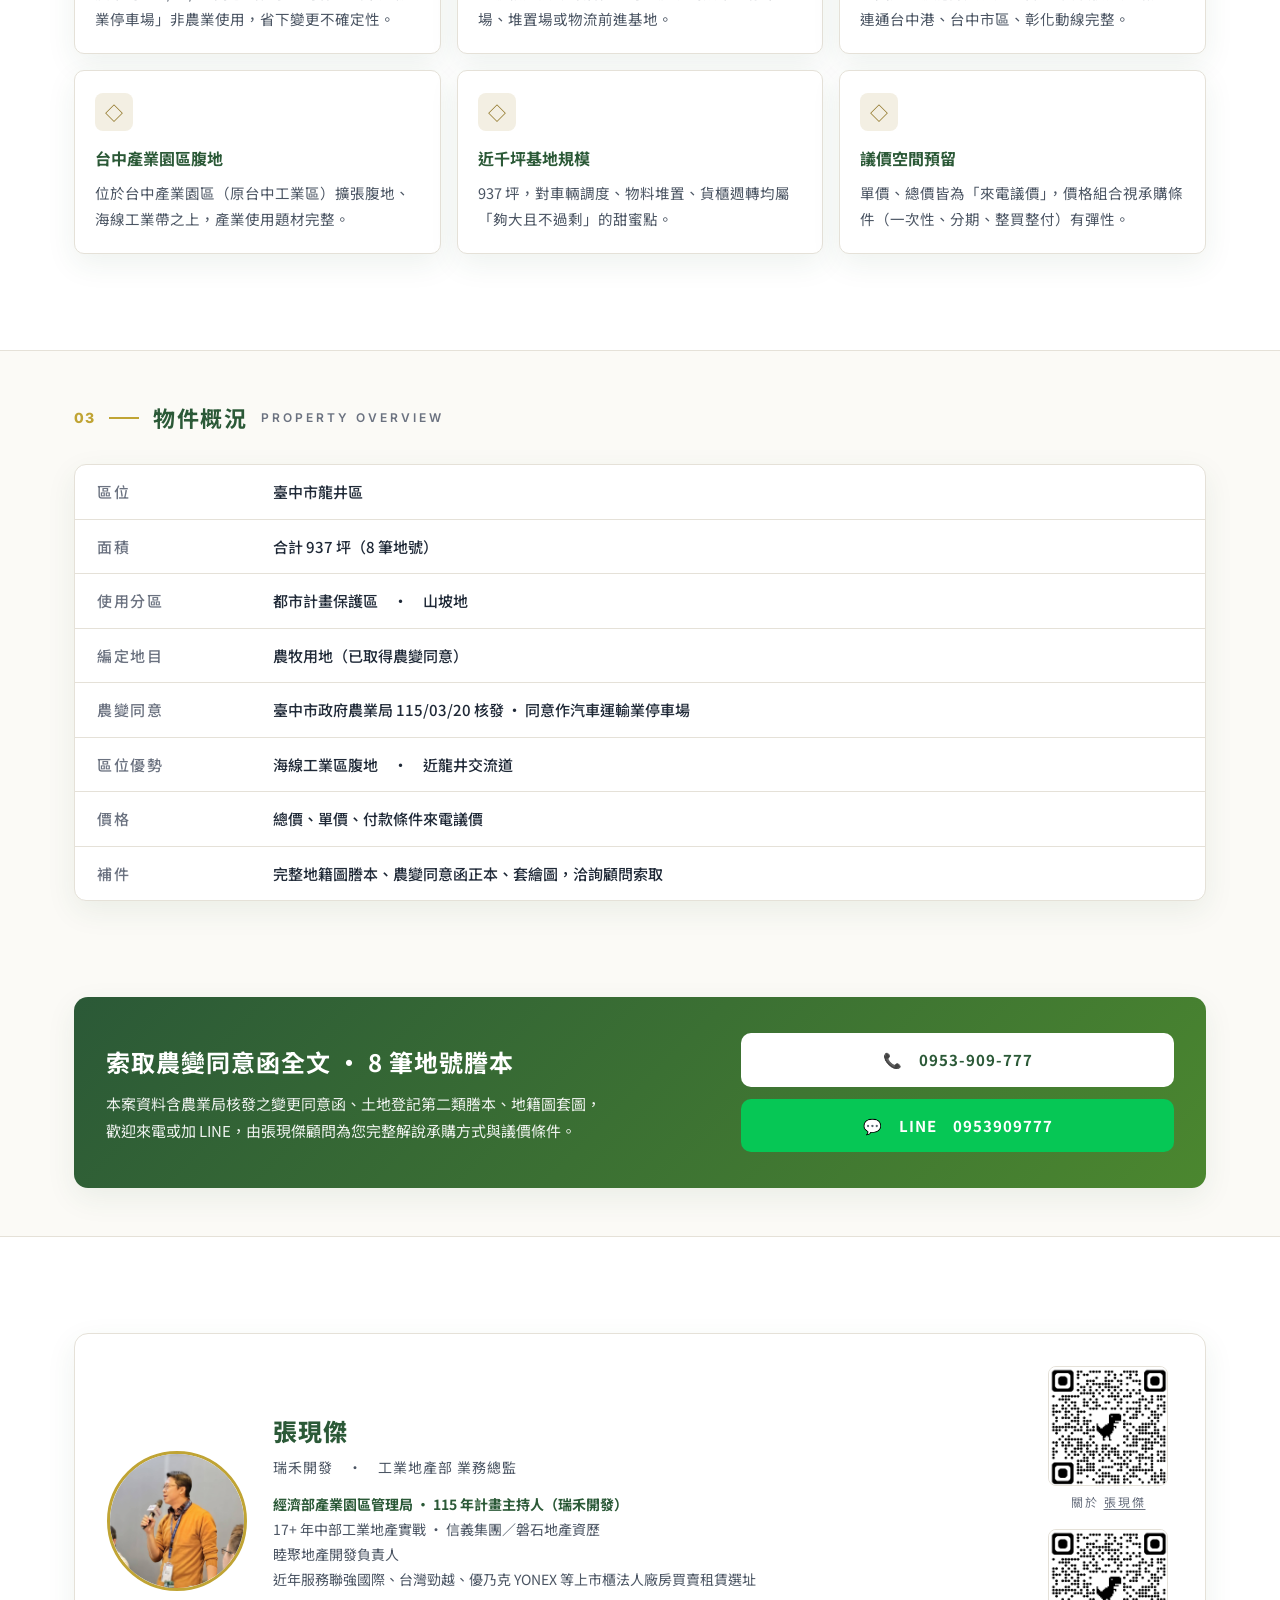
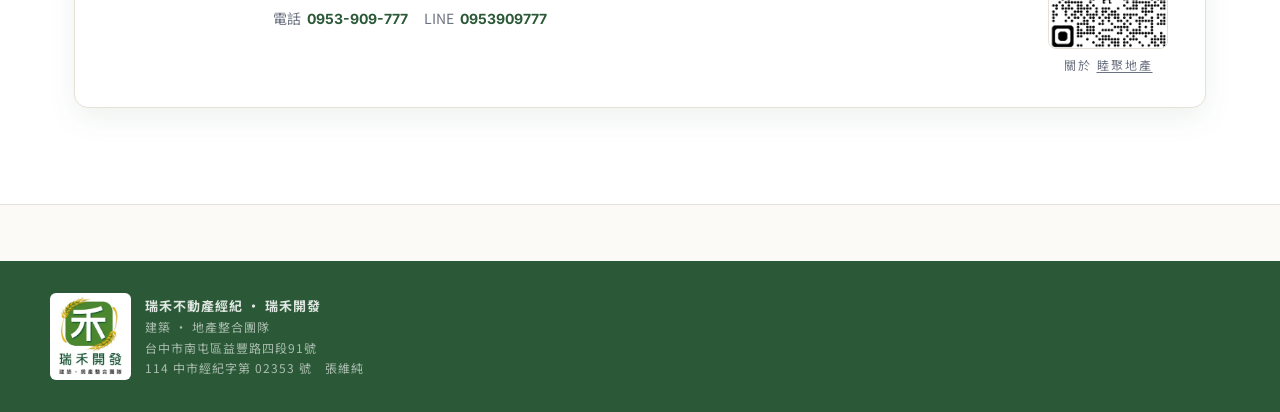
==== commit 9442217c: "shorten company name in footer Co-Authored-By: Claude Sonnet 4.6 <noreply@anthropic.com>" ====
--- a/a-longjing.html
+++ b/a-longjing.html
@@ -207,7 +207,7 @@
     <div class="brand">
       <img src="assets/ruihe-logo.png" alt="瑞禾不動產">
       <div>
-        <div style="font-weight:700;letter-spacing:1px;">瑞禾不動產經紀股份有限公司　·　瑞禾開發</div>
+        <div style="font-weight:700;letter-spacing:1px;">瑞禾不動產經紀 · 瑞禾開發</div>
         <div class="legal">建築 · 地產整合團隊</div>
         <div class="legal">台中市南屯區益豐路四段91號</div>
         <div class="legal">114 中市經紀字第 02353 號　張維純</div>
